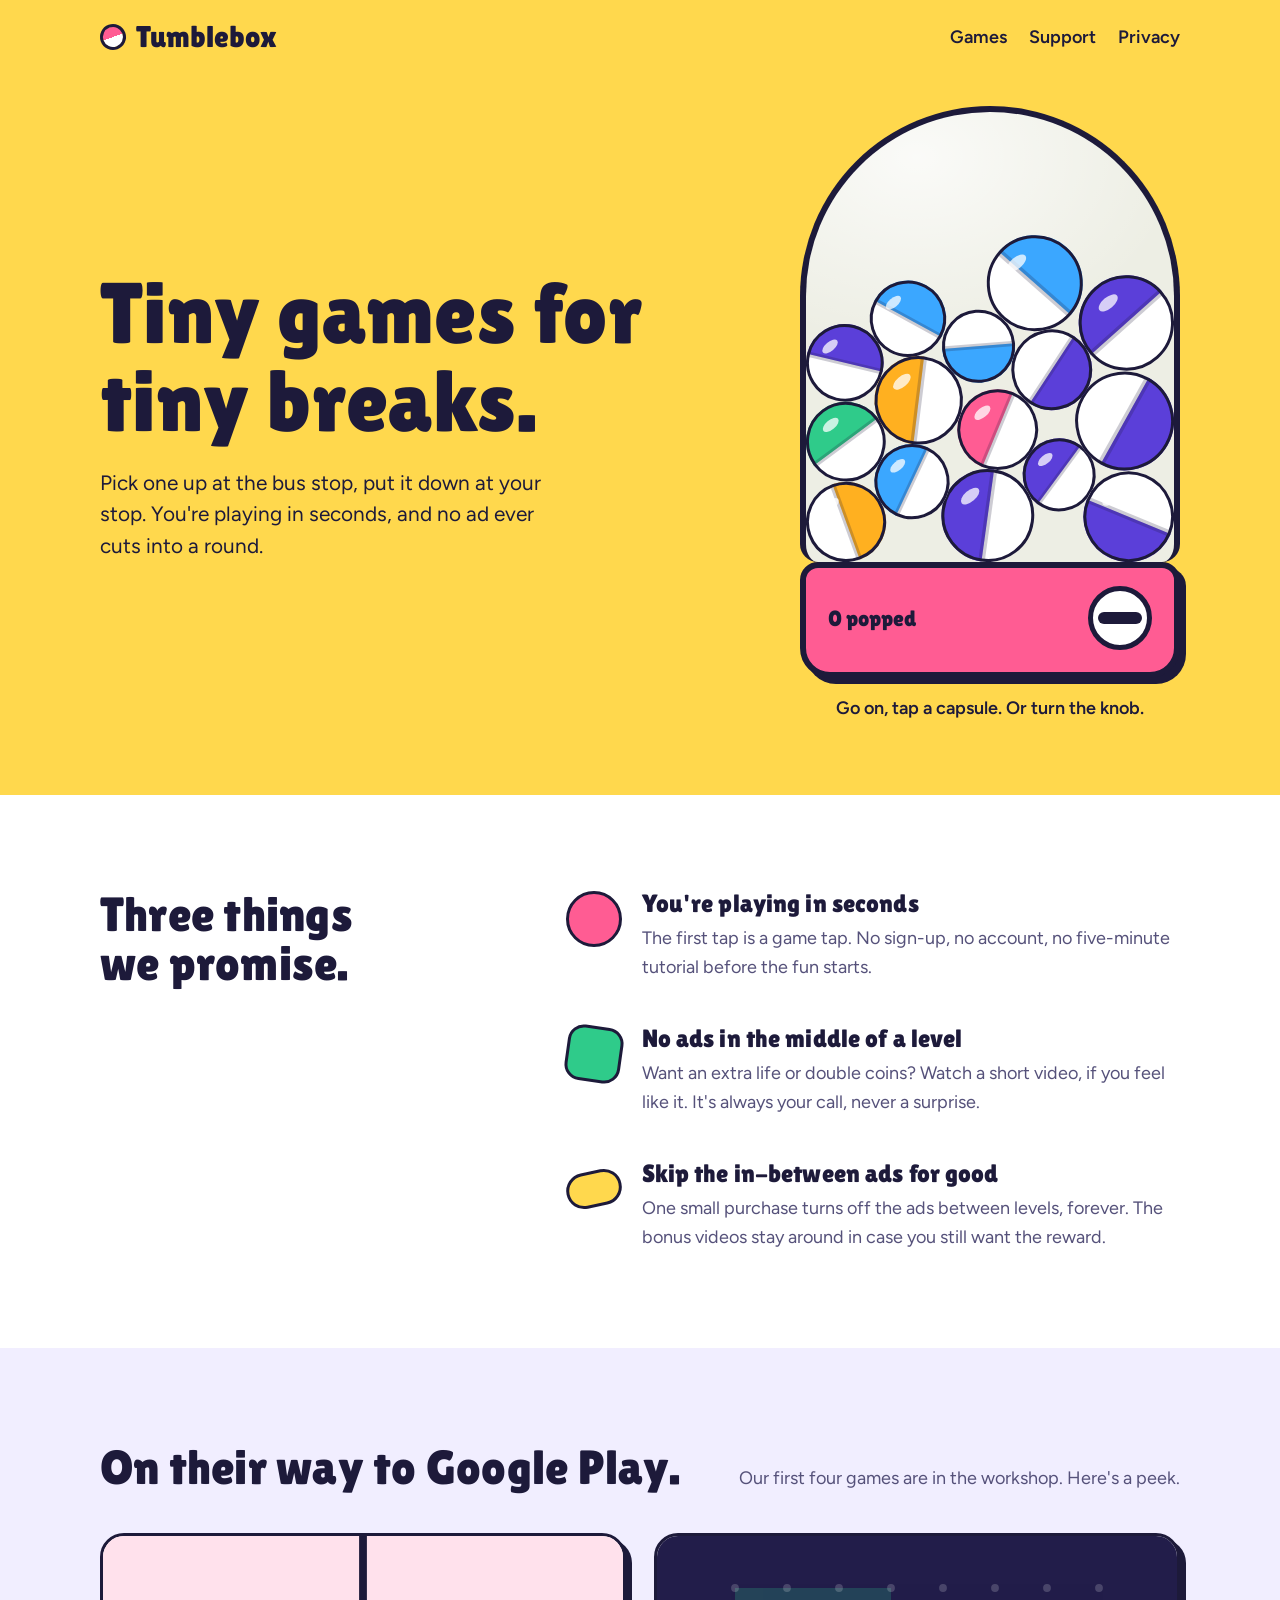
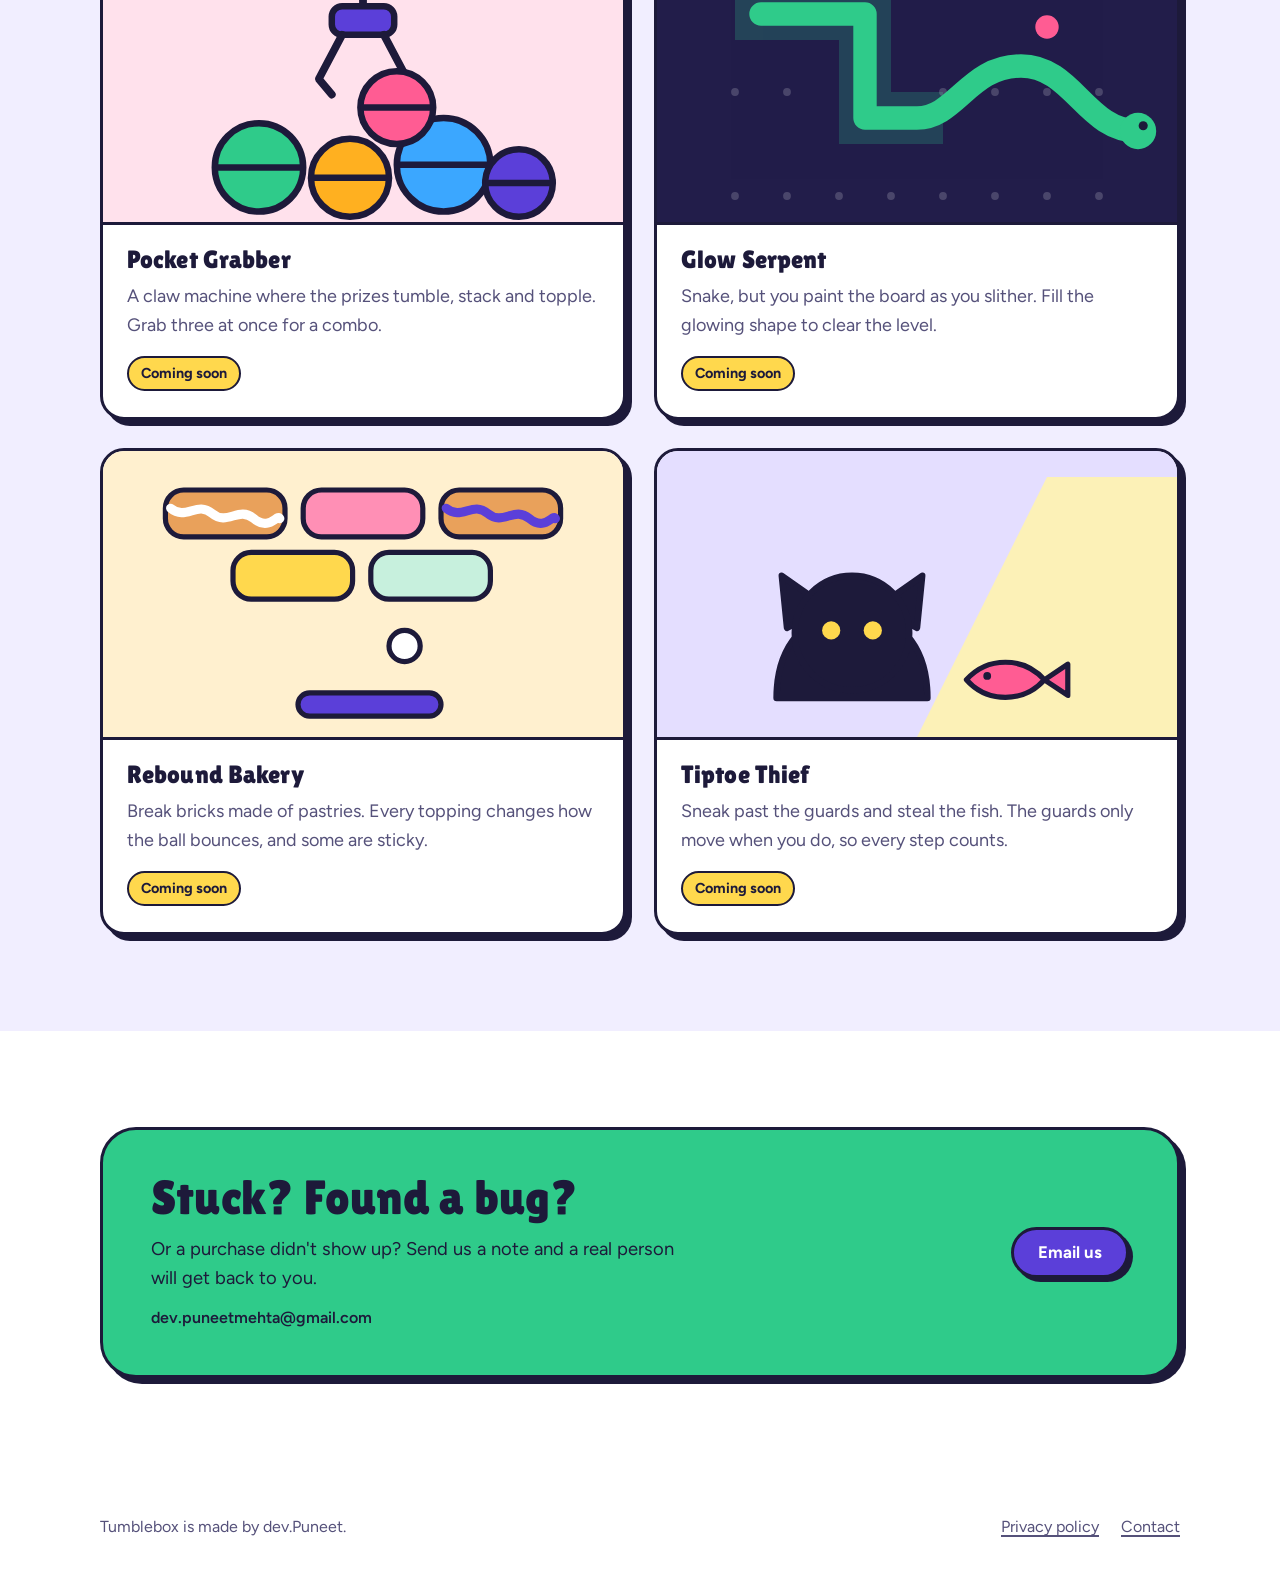
==== index.html @ 4cd521dc "Rebrand Yalla Games to Tumblebox "Yalla" conflicts with Yalla Group's YALLA LUDO trademark (see docs" ====
<!doctype html>
<html lang="en">
<head>
  <meta charset="utf-8">
  <meta name="viewport" content="width=device-width, initial-scale=1">
  <title>Tumblebox: tiny games for tiny breaks</title>
  <meta name="description" content="Little games you can pick up in seconds. No ads mid-level, rewarded videos only when you choose, and one small purchase to skip the rest.">
  <meta name="theme-color" content="#FFD84D">
  <link rel="icon" href="/assets/favicon.svg" type="image/svg+xml">
  <link rel="preconnect" href="https://fonts.googleapis.com">
  <link rel="preconnect" href="https://fonts.gstatic.com" crossorigin>
  <link rel="stylesheet" href="https://fonts.googleapis.com/css2?family=Figtree:wght@400;600;700&family=Lilita+One&display=swap">
  <link rel="stylesheet" href="/assets/site.css">
</head>
<body>

  <section class="hero">
    <header class="site-header wrap">
      <a class="wordmark" href="/"><span class="wordmark-dot" aria-hidden="true"></span>Tumblebox</a>
      <nav class="site-nav" aria-label="Main">
        <a href="#games">Games</a>
        <a href="#support">Support</a>
        <a class="nav-extra" href="/privacy.html">Privacy</a>
      </nav>
    </header>

    <div class="hero-grid wrap">
      <div class="hero-copy">
        <h1>Tiny games for tiny breaks.</h1>
        <p>Pick one up at the bus stop, put it down at your stop. You're playing in seconds, and no ad ever cuts into a round.</p>
      </div>

      <figure class="machine" aria-label="A capsule toy machine you can play with">
        <div class="machine-glass">
          <canvas id="toy" role="img" aria-label="Capsule toys piled inside a glass dome. Tap one to pop it."></canvas>
        </div>
        <div class="machine-base">
          <span class="machine-count" id="toy-count" aria-live="polite">0 popped</span>
          <button class="knob" id="toy-knob" type="button" aria-label="Turn the knob to shake the capsules"></button>
        </div>
        <figcaption class="machine-hint">Go on, tap a capsule. Or turn the knob.</figcaption>
      </figure>
    </div>
  </section>

  <main>
    <section class="section">
      <div class="promises-grid wrap">
        <h2>Three things we promise.</h2>
        <ul class="promise-list">
          <li class="promise">
            <span class="promise-mark is-circle" style="--mark: var(--gum)" aria-hidden="true"></span>
            <div>
              <h3>You're playing in seconds</h3>
              <p>The first tap is a game tap. No sign-up, no account, no five-minute tutorial before the fun starts.</p>
            </div>
          </li>
          <li class="promise">
            <span class="promise-mark is-squircle" style="--mark: var(--mint)" aria-hidden="true"></span>
            <div>
              <h3>No ads in the middle of a level</h3>
              <p>Want an extra life or double coins? Watch a short video, if you feel like it. It's always your call, never a surprise.</p>
            </div>
          </li>
          <li class="promise">
            <span class="promise-mark is-pill" style="--mark: var(--sun)" aria-hidden="true"></span>
            <div>
              <h3>Skip the in-between ads for good</h3>
              <p>One small purchase turns off the ads between levels, forever. The bonus videos stay around in case you still want the reward.</p>
            </div>
          </li>
        </ul>
      </div>
    </section>

    <section class="section games" id="games">
      <div class="wrap">
        <div class="games-head">
          <h2>On their way to Google Play.</h2>
          <p>Our first four games are in the workshop. Here's a peek.</p>
        </div>

        <div class="game-grid">
          <article class="game-tile" style="--tile-bg: #FFE1EC">
            <div class="game-art" aria-hidden="true">
              <svg viewBox="0 0 400 220">
                <path d="M200 0v58" stroke="#1D1A3A" stroke-width="6"/>
                <rect x="176" y="54" width="48" height="22" rx="8" fill="#5B3FD9" stroke="#1D1A3A" stroke-width="5"/>
                <path d="M184 76l-18 34 10 12M216 76l18 34-10 12" fill="none" stroke="#1D1A3A" stroke-width="6" stroke-linecap="round" stroke-linejoin="round"/>
                <g stroke="#1D1A3A" stroke-width="5">
                  <circle cx="120" cy="178" r="34" fill="#2FCB8A"/><path d="M86 178h68"/>
                  <circle cx="190" cy="186" r="30" fill="#FFB020"/><path d="M160 186h60"/>
                  <circle cx="262" cy="176" r="36" fill="#3BA7FF"/><path d="M226 176h72"/>
                  <circle cx="226" cy="132" r="28" fill="#FF5C93"/><path d="M198 132h56"/>
                  <circle cx="320" cy="190" r="26" fill="#5B3FD9"/><path d="M294 190h52"/>
                </g>
              </svg>
            </div>
            <div class="game-body">
              <h3>Pocket Grabber</h3>
              <p>A claw machine where the prizes tumble, stack and topple. Grab three at once for a combo.</p>
              <span class="game-status">Coming soon</span>
            </div>
          </article>

          <article class="game-tile" style="--tile-bg: #221D4A">
            <div class="game-art" aria-hidden="true">
              <svg viewBox="0 0 400 220">
                <g fill="#2FCB8A" opacity=".22">
                  <rect x="60" y="40" width="40" height="40"/><rect x="100" y="40" width="40" height="40"/><rect x="140" y="40" width="40" height="40"/>
                  <rect x="140" y="80" width="40" height="40"/><rect x="140" y="120" width="40" height="40"/><rect x="180" y="120" width="40" height="40"/>
                </g>
                <g fill="#FFFFFF" opacity=".18">
                  <circle cx="60" cy="40" r="3"/><circle cx="100" cy="40" r="3"/><circle cx="140" cy="40" r="3"/><circle cx="180" cy="40" r="3"/><circle cx="220" cy="40" r="3"/><circle cx="260" cy="40" r="3"/><circle cx="300" cy="40" r="3"/><circle cx="340" cy="40" r="3"/>
                  <circle cx="60" cy="120" r="3"/><circle cx="100" cy="120" r="3"/><circle cx="220" cy="120" r="3"/><circle cx="260" cy="120" r="3"/><circle cx="300" cy="120" r="3"/><circle cx="340" cy="120" r="3"/>
                  <circle cx="60" cy="200" r="3"/><circle cx="100" cy="200" r="3"/><circle cx="140" cy="200" r="3"/><circle cx="180" cy="200" r="3"/><circle cx="220" cy="200" r="3"/><circle cx="260" cy="200" r="3"/><circle cx="300" cy="200" r="3"/><circle cx="340" cy="200" r="3"/>
                </g>
                <path d="M80 60h80v80h40c30 0 40-40 80-40s50 50 90 50" fill="none" stroke="#2FCB8A" stroke-width="18" stroke-linecap="round" stroke-linejoin="round"/>
                <circle cx="370" cy="150" r="14" fill="#2FCB8A"/>
                <circle cx="374" cy="146" r="3.5" fill="#1D1A3A"/>
                <circle cx="300" cy="70" r="9" fill="#FF5C93"/>
              </svg>
            </div>
            <div class="game-body">
              <h3>Glow Serpent</h3>
              <p>Snake, but you paint the board as you slither. Fill the glowing shape to clear the level.</p>
              <span class="game-status">Coming soon</span>
            </div>
          </article>

          <article class="game-tile" style="--tile-bg: #FFF0CF">
            <div class="game-art" aria-hidden="true">
              <svg viewBox="0 0 400 220">
                <g stroke="#1D1A3A" stroke-width="4">
                  <rect x="48" y="30" width="92" height="36" rx="14" fill="#E9A15B"/><path d="M52 44c12 10 20-6 32 4s20-6 32 4 18-4 20 0" fill="none" stroke="#FFFFFF" stroke-width="7" stroke-linecap="round"/>
                  <rect x="154" y="30" width="92" height="36" rx="14" fill="#FF8FB5"/>
                  <rect x="260" y="30" width="92" height="36" rx="14" fill="#E9A15B"/><path d="M264 44c12 10 20-6 32 4s20-6 32 4 18-4 20 0" fill="none" stroke="#5B3FD9" stroke-width="7" stroke-linecap="round"/>
                  <rect x="100" y="78" width="92" height="36" rx="14" fill="#FFD84D"/>
                  <rect x="206" y="78" width="92" height="36" rx="14" fill="#C7F0DD"/>
                  <circle cx="232" cy="150" r="12" fill="#FFFFFF"/>
                  <rect x="150" y="186" width="110" height="18" rx="9" fill="#5B3FD9"/>
                </g>
              </svg>
            </div>
            <div class="game-body">
              <h3>Rebound Bakery</h3>
              <p>Break bricks made of pastries. Every topping changes how the ball bounces, and some are sticky.</p>
              <span class="game-status">Coming soon</span>
            </div>
          </article>

          <article class="game-tile" style="--tile-bg: #E4DEFF">
            <div class="game-art" aria-hidden="true">
              <svg viewBox="0 0 400 220">
                <path d="M300 20L200 220h200V20z" fill="#FFF3B0" opacity=".9"/>
                <g stroke="#1D1A3A" stroke-width="5" stroke-linejoin="round">
                  <path d="M92 190c0-40 22-66 58-66s58 26 58 66z" fill="#1D1A3A"/>
                  <path d="M100 136l-4-40 34 24zM200 136l4-40-34 24z" fill="#1D1A3A"/>
                  <circle cx="150" cy="140" r="44" fill="#1D1A3A"/>
                </g>
                <circle cx="134" cy="138" r="7" fill="#FFD84D"/><circle cx="166" cy="138" r="7" fill="#FFD84D"/>
                <path d="M238 176c16-18 44-18 60 0-16 18-44 18-60 0zM298 176l18-12v24z" fill="#FF5C93" stroke="#1D1A3A" stroke-width="4" stroke-linejoin="round"/>
                <circle cx="254" cy="173" r="3" fill="#1D1A3A"/>
              </svg>
            </div>
            <div class="game-body">
              <h3>Tiptoe Thief</h3>
              <p>Sneak past the guards and steal the fish. The guards only move when you do, so every step counts.</p>
              <span class="game-status">Coming soon</span>
            </div>
          </article>
        </div>
      </div>
    </section>

    <section class="section" id="support">
      <div class="wrap">
        <div class="support-card">
          <div>
            <h2>Stuck? Found a bug?</h2>
            <p>Or a purchase didn't show up? Send us a note and a real person will get back to you.</p>
            <p class="address">dev.puneetmehta@gmail.com</p>
          </div>
          <a class="button" href="mailto:dev.puneetmehta@gmail.com?subject=Tumblebox%20support">Email us</a>
        </div>
      </div>
    </section>
  </main>

  <footer class="site-footer">
    <div class="wrap">
      <span>Tumblebox is made by dev.Puneet.</span>
      <nav aria-label="Footer">
        <a href="/privacy.html">Privacy policy</a>
        <a href="mailto:dev.puneetmehta@gmail.com">Contact</a>
      </nav>
    </div>
  </footer>

  <script src="/assets/toybox.js" defer></script>
</body>
</html>
---- assets/site.css ----
/* Tumblebox — shared styles for every page (home, game pages, legal, 404). */

:root {
  --sun: #FFD84D;
  --ink: #1D1A3A;
  --grape: #5B3FD9;
  --gum: #FF5C93;
  --mint: #2FCB8A;
  --paper: #FFFFFF;

  --bg: var(--paper);
  --text: var(--ink);
  --muted: #55517A;
  --surface: #F1EEFF;
  --hero-bg: var(--sun);
  --hero-text: var(--ink);
  --link: var(--grape);
  --outline: var(--ink);

  --display: "Lilita One", "Arial Rounded MT Bold", system-ui, sans-serif;
  --body: "Figtree", system-ui, -apple-system, "Segoe UI", sans-serif;

  --r-xl: 36px;
  --r-l: 24px;
  --r-s: 999px;
  --stroke: 3px;
  --pop: 6px 6px 0 var(--outline);
}

@media (prefers-color-scheme: dark) {
  :root {
    --bg: #17142E;
    --text: #F3F1FF;
    --muted: #B6B1DA;
    --surface: #231F45;
    --hero-bg: #241E4F;
    --hero-text: #FFF6D1;
    --link: #B9A8FF;
    --outline: #0C0A1C;
  }
}

*, *::before, *::after { box-sizing: border-box; }

html { -webkit-text-size-adjust: 100%; }

body {
  margin: 0;
  background: var(--bg);
  color: var(--text);
  font: 400 1.125rem/1.6 var(--body);
}

img, svg, canvas { display: block; max-width: 100%; }

a { color: var(--link); text-underline-offset: 0.18em; text-decoration-thickness: 2px; }

:focus-visible { outline: 3px solid var(--gum); outline-offset: 3px; border-radius: 6px; }

h1, h2, h3 {
  font-family: var(--display);
  font-weight: 400;
  line-height: 1.02;
  letter-spacing: 0.005em;
  margin: 0;
  text-wrap: balance;
}
h1 { font-size: clamp(2.9rem, 7.4vw, 5.4rem); }
h2 { font-size: clamp(2.1rem, 4.4vw, 3rem); }
h3 { font-size: 1.55rem; }

p { margin: 0; }
p + p { margin-top: 0.9em; }

.wrap {
  width: 100%;
  max-width: 1120px;
  margin: 0 auto;
  padding: 0 20px;
}

.visually-hidden {
  position: absolute; width: 1px; height: 1px; overflow: hidden;
  clip: rect(0 0 0 0); white-space: nowrap;
}

/* ---------- Header ---------- */

.site-header {
  display: flex;
  align-items: center;
  justify-content: space-between;
  gap: 16px;
  padding-top: 22px;
  padding-bottom: 22px;
}

.wordmark {
  font-family: var(--display);
  font-size: 1.9rem;
  line-height: 1;
  color: inherit;
  text-decoration: none;
  display: inline-flex;
  align-items: center;
  gap: 10px;
  white-space: nowrap;
}
.wordmark-dot {
  width: 26px; height: 26px; border-radius: 50%;
  background: linear-gradient(var(--gum) 50%, var(--paper) 50%);
  border: var(--stroke) solid var(--outline);
  transform: rotate(-20deg);
}

.site-nav { display: flex; gap: 22px; font-weight: 600; }
.site-nav a { color: inherit; text-decoration: none; }
.site-nav a:hover { text-decoration: underline; }

/* ---------- Buttons ---------- */

.button {
  display: inline-flex;
  align-items: center;
  gap: 10px;
  padding: 14px 24px;
  border: var(--stroke) solid var(--outline);
  border-radius: var(--r-s);
  background: var(--grape);
  color: #fff;
  font: 700 1.05rem/1 var(--body);
  text-decoration: none;
  box-shadow: 4px 4px 0 var(--outline);
  cursor: pointer;
}
.button:hover { transform: translate(-1px, -1px); box-shadow: 5px 5px 0 var(--outline); }
.button:active { transform: translate(3px, 3px); box-shadow: 1px 1px 0 var(--outline); }

/* ---------- Home: hero ---------- */

.hero {
  background: var(--hero-bg);
  color: var(--hero-text);
  padding-bottom: 72px;
  overflow: hidden;
}

.hero-grid {
  display: grid;
  grid-template-columns: 1.15fr 0.85fr;
  gap: 48px;
  align-items: center;
  padding-top: 32px;
}

.hero-copy p {
  max-width: 34ch;
  margin-top: 22px;
  font-size: 1.3rem;
  line-height: 1.5;
}

/* The capsule machine */
.machine { width: 100%; max-width: 380px; margin: 0; justify-self: end; }

.machine-glass {
  position: relative;
  aspect-ratio: 5 / 6;
  border: 6px solid var(--outline);
  border-bottom: 0;
  border-radius: 190px 190px 18px 18px;
  background:
    radial-gradient(120% 70% at 30% 10%, rgba(255,255,255,.75), rgba(255,255,255,0) 60%),
    rgba(234, 243, 255, .85);
  overflow: hidden;
}
.machine-glass canvas { width: 100%; height: 100%; touch-action: manipulation; cursor: pointer; }

.machine-base {
  position: relative;
  display: flex;
  align-items: center;
  justify-content: space-between;
  padding: 18px 22px 22px;
  background: var(--gum);
  border: 6px solid var(--outline);
  border-radius: 18px 18px 30px 30px;
  box-shadow: var(--pop);
  color: var(--ink);
}

.machine-count {
  font: 400 1.35rem/1 var(--display);
}

.knob {
  width: 64px; height: 64px;
  border-radius: 50%;
  border: 5px solid var(--outline);
  background: var(--paper);
  display: grid; place-items: center;
  cursor: pointer;
  padding: 0;
  transition: transform .45s cubic-bezier(.3, 1.6, .5, 1);
}
.knob::before {
  content: "";
  width: 44px; height: 12px; border-radius: 6px;
  background: var(--ink);
}

.machine-hint {
  margin-top: 16px;
  font-weight: 600;
  text-align: center;
}

/* ---------- Home: promises ---------- */

.section { padding: 96px 0; }

.promises-grid {
  display: grid;
  grid-template-columns: 0.8fr 1.2fr;
  gap: 56px;
  align-items: start;
}
.promises-grid > h2 { position: sticky; top: 32px; }

.promise-list { list-style: none; margin: 0; padding: 0; display: grid; gap: 44px; }
.promise { display: grid; grid-template-columns: 56px 1fr; gap: 20px; }
.promise h3 { margin-bottom: 8px; }
.promise p { color: var(--muted); max-width: 52ch; }

.promise-mark {
  width: 56px; height: 56px;
  border: var(--stroke) solid var(--outline);
  background: var(--mark, var(--sun));
}
.promise-mark.is-circle { border-radius: 50%; }
.promise-mark.is-squircle { border-radius: 16px; transform: rotate(8deg); }
.promise-mark.is-pill { border-radius: 28px; height: 36px; margin-top: 10px; transform: rotate(-12deg); }

/* ---------- Home: games ---------- */

.games { background: var(--surface); }
.games-head { display: flex; flex-wrap: wrap; align-items: end; justify-content: space-between; gap: 12px 32px; margin-bottom: 40px; }
.games-head p { color: var(--muted); max-width: 40ch; }

.game-grid {
  display: grid;
  grid-template-columns: repeat(2, minmax(0, 1fr));
  gap: 28px;
}

.game-tile {
  display: flex;
  flex-direction: column;
  border: var(--stroke) solid var(--outline);
  border-radius: var(--r-l);
  background: var(--bg);
  box-shadow: var(--pop);
  overflow: hidden;
}
.game-art { background: var(--tile-bg); border-bottom: var(--stroke) solid var(--outline); }
.game-art svg { width: 100%; height: auto; }
.game-body { padding: 22px 24px 26px; display: grid; gap: 10px; }
.game-body p { color: var(--muted); }
.game-status {
  justify-self: start;
  margin-top: 6px;
  padding: 4px 12px;
  border: 2px solid var(--outline);
  border-radius: var(--r-s);
  font-size: .9rem;
  font-weight: 700;
  background: var(--sun);
  color: var(--ink);
}

/* ---------- Support band ---------- */

.support-card {
  display: grid;
  grid-template-columns: 1fr auto;
  gap: 24px 48px;
  align-items: center;
  padding: 44px 48px;
  border: var(--stroke) solid var(--outline);
  border-radius: var(--r-xl);
  background: var(--mint);
  color: var(--ink);
  box-shadow: var(--pop);
}
.support-card p { margin-top: 12px; max-width: 46ch; font-size: 1.15rem; }
.support-card .address { margin-top: 12px; font-weight: 600; font-size: 1rem; }

/* ---------- Footer ---------- */

.site-footer {
  padding: 40px 0 56px;
  color: var(--muted);
  font-size: 1rem;
}
.site-footer .wrap { display: flex; flex-wrap: wrap; gap: 12px 28px; justify-content: space-between; }
.site-footer nav { display: flex; gap: 22px; }
.site-footer a { color: inherit; }

/* ---------- Legal pages (privacy, terms) ---------- */

.legal-hero { background: var(--hero-bg); color: var(--hero-text); padding-bottom: 48px; }
.legal-hero h1 { font-size: clamp(2.6rem, 6vw, 4rem); margin-top: 24px; }
.legal-hero p { margin-top: 12px; }

.legal {
  max-width: 44rem;
  padding-top: 56px;
  padding-bottom: 40px;
}
.legal h2 { font-size: 1.9rem; margin: 2.2em 0 .5em; }
.legal ul { padding-left: 1.2em; }
.legal li + li { margin-top: .5em; }
.legal table { width: 100%; border-collapse: collapse; font-size: 1rem; margin-top: 1em; }
.legal th, .legal td { text-align: left; vertical-align: top; padding: 10px 12px 10px 0; border-bottom: 2px solid var(--surface); }
.legal th { font-weight: 700; }

/* ---------- Game page template ---------- */

.game-page .hero { --hero-bg: var(--game-bg, var(--sun)); --hero-text: var(--game-ink, var(--ink)); }

.game-hero-grid {
  display: grid;
  grid-template-columns: 1fr auto;
  gap: 40px;
  align-items: center;
  padding-top: 32px;
}
.game-icon {
  width: 112px; height: 112px;
  border: 5px solid var(--outline);
  border-radius: 28px;
  box-shadow: var(--pop);
  background: var(--paper);
  margin-bottom: 28px;
  object-fit: cover;
}
.game-hero-grid p { margin-top: 18px; font-size: 1.3rem; max-width: 36ch; }
.play-badge { display: inline-block; margin-top: 28px; }
.play-badge img { height: 64px; width: auto; margin-left: -10px; }

.game-hero-shot {
  width: 250px;
  aspect-ratio: 9 / 19.5;
  object-fit: cover;
  border: 6px solid var(--outline);
  border-radius: 34px;
  background: var(--paper);
  box-shadow: var(--pop);
  transform: rotate(4deg);
  margin-right: 24px;
}

.shots {
  display: grid;
  grid-auto-flow: column;
  grid-auto-columns: minmax(200px, 240px);
  gap: 24px;
  overflow-x: auto;
  padding-bottom: 16px;
  scroll-snap-type: x mandatory;
}
.shots img {
  scroll-snap-align: start;
  aspect-ratio: 9 / 19.5;
  width: 100%;
  object-fit: cover;
  border: 5px solid var(--outline);
  border-radius: 30px;
  background: var(--surface);
}

.feature-list { list-style: none; padding: 0; margin: 32px 0 0; display: grid; grid-template-columns: repeat(3, minmax(0, 1fr)); gap: 32px; }
.feature-list h3 { margin-bottom: 8px; }
.feature-list p { color: var(--muted); }

/* ---------- 404 ---------- */

.lost { min-height: 100vh; display: flex; flex-direction: column; background: var(--hero-bg); color: var(--hero-text); }
.lost main { flex: 1; display: grid; align-content: center; gap: 24px; padding-bottom: 80px; }
.lost p { font-size: 1.3rem; max-width: 34ch; }

/* ---------- Small screens ---------- */

@media (max-width: 860px) {
  .hero-grid, .promises-grid, .game-hero-grid { grid-template-columns: 1fr; }
  .machine { justify-self: start; max-width: 340px; }
  .promises-grid > h2 { position: static; }
  .feature-list { grid-template-columns: 1fr; }
  .support-card { grid-template-columns: 1fr; padding: 32px 26px; }
}

@media (max-width: 640px) {
  .section { padding: 72px 0; }
  .game-grid { grid-template-columns: 1fr; }
  .site-nav { gap: 16px; font-size: 1rem; }
  .site-nav .nav-extra { display: none; }
  .wordmark { font-size: 1.55rem; }
  .machine { max-width: 300px; justify-self: center; }
  .game-hero-shot { width: 200px; justify-self: center; margin: 8px 0 0; }
  .hero { padding-bottom: 56px; }
}

@media (prefers-reduced-motion: reduce) {
  *, *::before, *::after { transition: none !important; }
  .button:hover, .button:active { transform: none; }
}
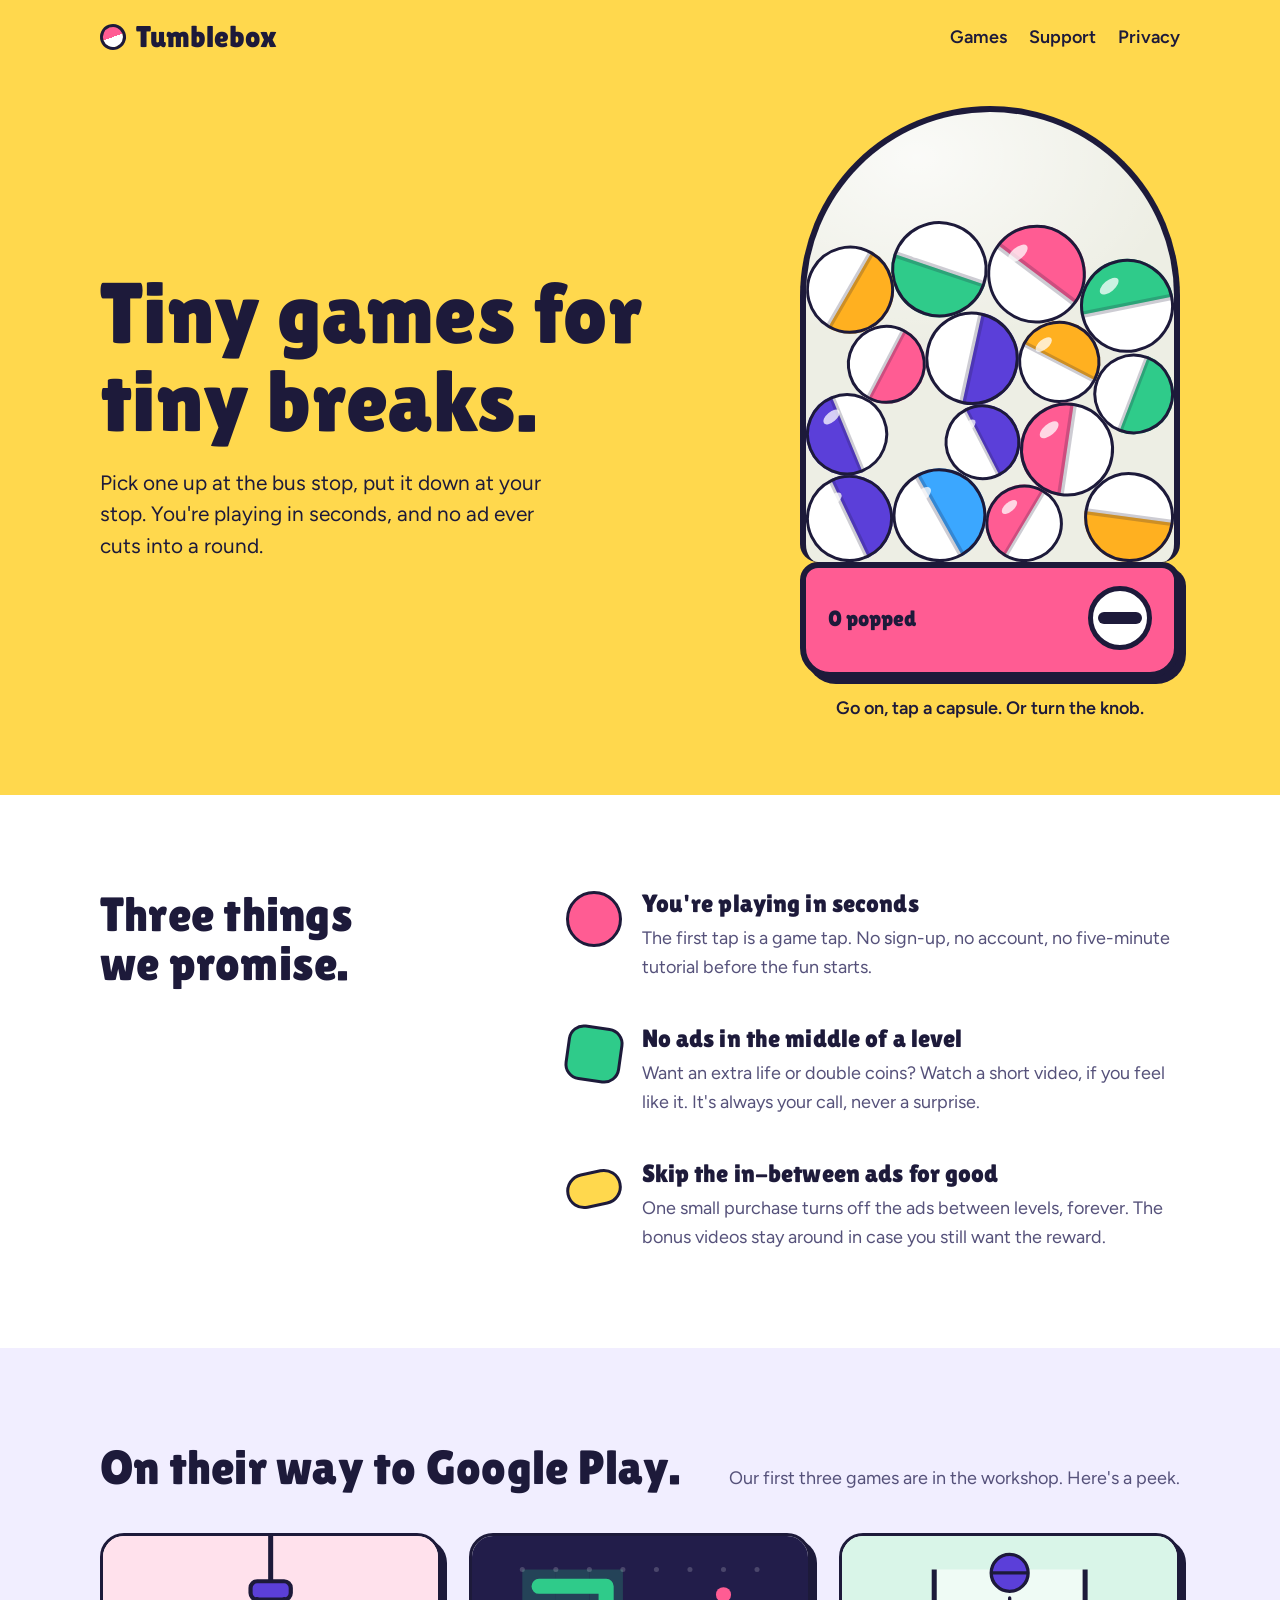
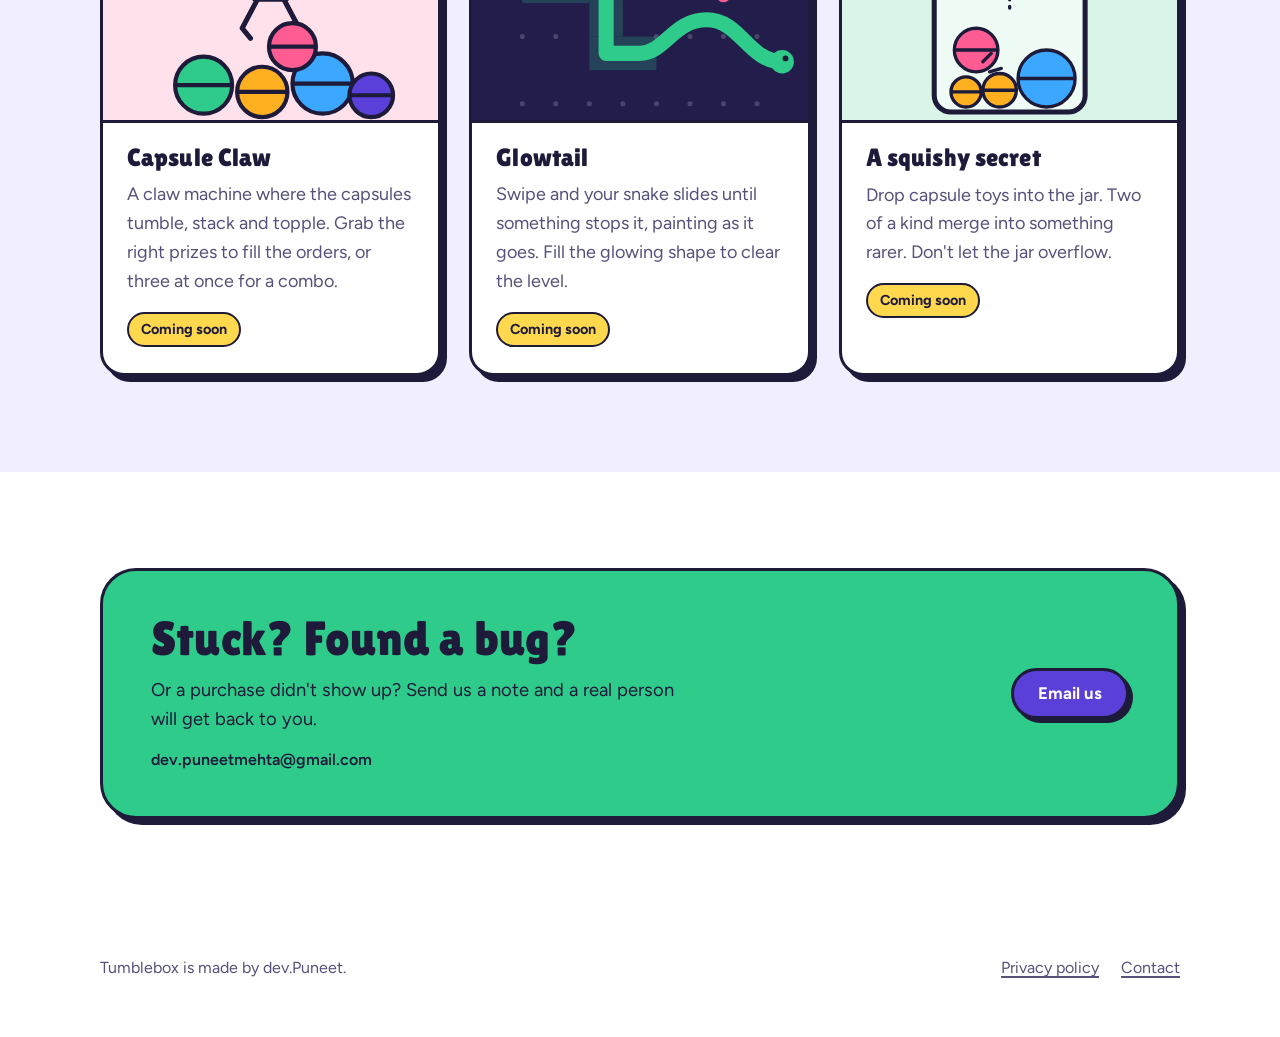
==== commit f6cbd3f0: "Capsule Claw project, kit editor tooling, and batch-1 lineup - games/capsule-claw: Unity 6.6 2D (URP" ====
--- a/index.html
+++ b/index.html
@@ -77,7 +77,7 @@
       <div class="wrap">
         <div class="games-head">
           <h2>On their way to Google Play.</h2>
-          <p>Our first four games are in the workshop. Here's a peek.</p>
+          <p>Our first three games are in the workshop. Here's a peek.</p>
         </div>
 
         <div class="game-grid">
@@ -97,8 +97,8 @@
               </svg>
             </div>
             <div class="game-body">
-              <h3>Pocket Grabber</h3>
-              <p>A claw machine where the prizes tumble, stack and topple. Grab three at once for a combo.</p>
+              <h3>Capsule Claw</h3>
+              <p>A claw machine where the capsules tumble, stack and topple. Grab the right prizes to fill the orders, or three at once for a combo.</p>
               <span class="game-status">Coming soon</span>
             </div>
           </article>
@@ -122,50 +122,30 @@
               </svg>
             </div>
             <div class="game-body">
-              <h3>Glow Serpent</h3>
-              <p>Snake, but you paint the board as you slither. Fill the glowing shape to clear the level.</p>
+              <h3>Glowtail</h3>
+              <p>Swipe and your snake slides until something stops it, painting as it goes. Fill the glowing shape to clear the level.</p>
               <span class="game-status">Coming soon</span>
             </div>
           </article>
 
-          <article class="game-tile" style="--tile-bg: #FFF0CF">
+          <article class="game-tile" style="--tile-bg: #D9F5E8">
             <div class="game-art" aria-hidden="true">
               <svg viewBox="0 0 400 220">
+                <path d="M110 40v150a20 20 0 0 0 20 20h140a20 20 0 0 0 20-20V40" fill="#FFFFFF" fill-opacity=".6" stroke="#1D1A3A" stroke-width="6" stroke-linejoin="round"/>
                 <g stroke="#1D1A3A" stroke-width="4">
-                  <rect x="48" y="30" width="92" height="36" rx="14" fill="#E9A15B"/><path d="M52 44c12 10 20-6 32 4s20-6 32 4 18-4 20 0" fill="none" stroke="#FFFFFF" stroke-width="7" stroke-linecap="round"/>
-                  <rect x="154" y="30" width="92" height="36" rx="14" fill="#FF8FB5"/>
-                  <rect x="260" y="30" width="92" height="36" rx="14" fill="#E9A15B"/><path d="M264 44c12 10 20-6 32 4s20-6 32 4 18-4 20 0" fill="none" stroke="#5B3FD9" stroke-width="7" stroke-linecap="round"/>
-                  <rect x="100" y="78" width="92" height="36" rx="14" fill="#FFD84D"/>
-                  <rect x="206" y="78" width="92" height="36" rx="14" fill="#C7F0DD"/>
-                  <circle cx="232" cy="150" r="12" fill="#FFFFFF"/>
-                  <rect x="150" y="186" width="110" height="18" rx="9" fill="#5B3FD9"/>
+                  <circle cx="148" cy="186" r="18" fill="#FFB020"/><path d="M130 186h36"/>
+                  <circle cx="188" cy="184" r="20" fill="#FFB020"/><path d="M168 184h40"/>
+                  <circle cx="244" cy="170" r="34" fill="#3BA7FF"/><path d="M210 170h68"/>
+                  <circle cx="160" cy="136" r="26" fill="#FF5C93"/><path d="M134 136h52"/>
+                  <circle cx="200" cy="44" r="22" fill="#5B3FD9"/><path d="M178 44h44"/>
                 </g>
+                <path d="M168 150l10-10M176 162l14-4" stroke="#1D1A3A" stroke-width="4" stroke-linecap="round"/>
+                <path d="M200 74v14" stroke="#1D1A3A" stroke-width="4" stroke-linecap="round" stroke-dasharray="2 8"/>
               </svg>
             </div>
             <div class="game-body">
-              <h3>Rebound Bakery</h3>
-              <p>Break bricks made of pastries. Every topping changes how the ball bounces, and some are sticky.</p>
-              <span class="game-status">Coming soon</span>
-            </div>
-          </article>
-
-          <article class="game-tile" style="--tile-bg: #E4DEFF">
-            <div class="game-art" aria-hidden="true">
-              <svg viewBox="0 0 400 220">
-                <path d="M300 20L200 220h200V20z" fill="#FFF3B0" opacity=".9"/>
-                <g stroke="#1D1A3A" stroke-width="5" stroke-linejoin="round">
-                  <path d="M92 190c0-40 22-66 58-66s58 26 58 66z" fill="#1D1A3A"/>
-                  <path d="M100 136l-4-40 34 24zM200 136l4-40-34 24z" fill="#1D1A3A"/>
-                  <circle cx="150" cy="140" r="44" fill="#1D1A3A"/>
-                </g>
-                <circle cx="134" cy="138" r="7" fill="#FFD84D"/><circle cx="166" cy="138" r="7" fill="#FFD84D"/>
-                <path d="M238 176c16-18 44-18 60 0-16 18-44 18-60 0zM298 176l18-12v24z" fill="#FF5C93" stroke="#1D1A3A" stroke-width="4" stroke-linejoin="round"/>
-                <circle cx="254" cy="173" r="3" fill="#1D1A3A"/>
-              </svg>
-            </div>
-            <div class="game-body">
-              <h3>Tiptoe Thief</h3>
-              <p>Sneak past the guards and steal the fish. The guards only move when you do, so every step counts.</p>
+              <h3>A squishy secret</h3>
+              <p>Drop capsule toys into the jar. Two of a kind merge into something rarer. Don't let the jar overflow.</p>
               <span class="game-status">Coming soon</span>
             </div>
           </article>
--- a/assets/site.css
+++ b/assets/site.css
@@ -249,7 +249,7 @@
 
 .game-grid {
   display: grid;
-  grid-template-columns: repeat(2, minmax(0, 1fr));
+  grid-template-columns: repeat(3, minmax(0, 1fr));
   gap: 28px;
 }
 
@@ -395,13 +395,12 @@
   .hero-grid, .promises-grid, .game-hero-grid { grid-template-columns: 1fr; }
   .machine { justify-self: start; max-width: 340px; }
   .promises-grid > h2 { position: static; }
-  .feature-list { grid-template-columns: 1fr; }
+  .feature-list, .game-grid { grid-template-columns: 1fr; }
   .support-card { grid-template-columns: 1fr; padding: 32px 26px; }
 }
 
 @media (max-width: 640px) {
   .section { padding: 72px 0; }
-  .game-grid { grid-template-columns: 1fr; }
   .site-nav { gap: 16px; font-size: 1rem; }
   .site-nav .nav-extra { display: none; }
   .wordmark { font-size: 1.55rem; }
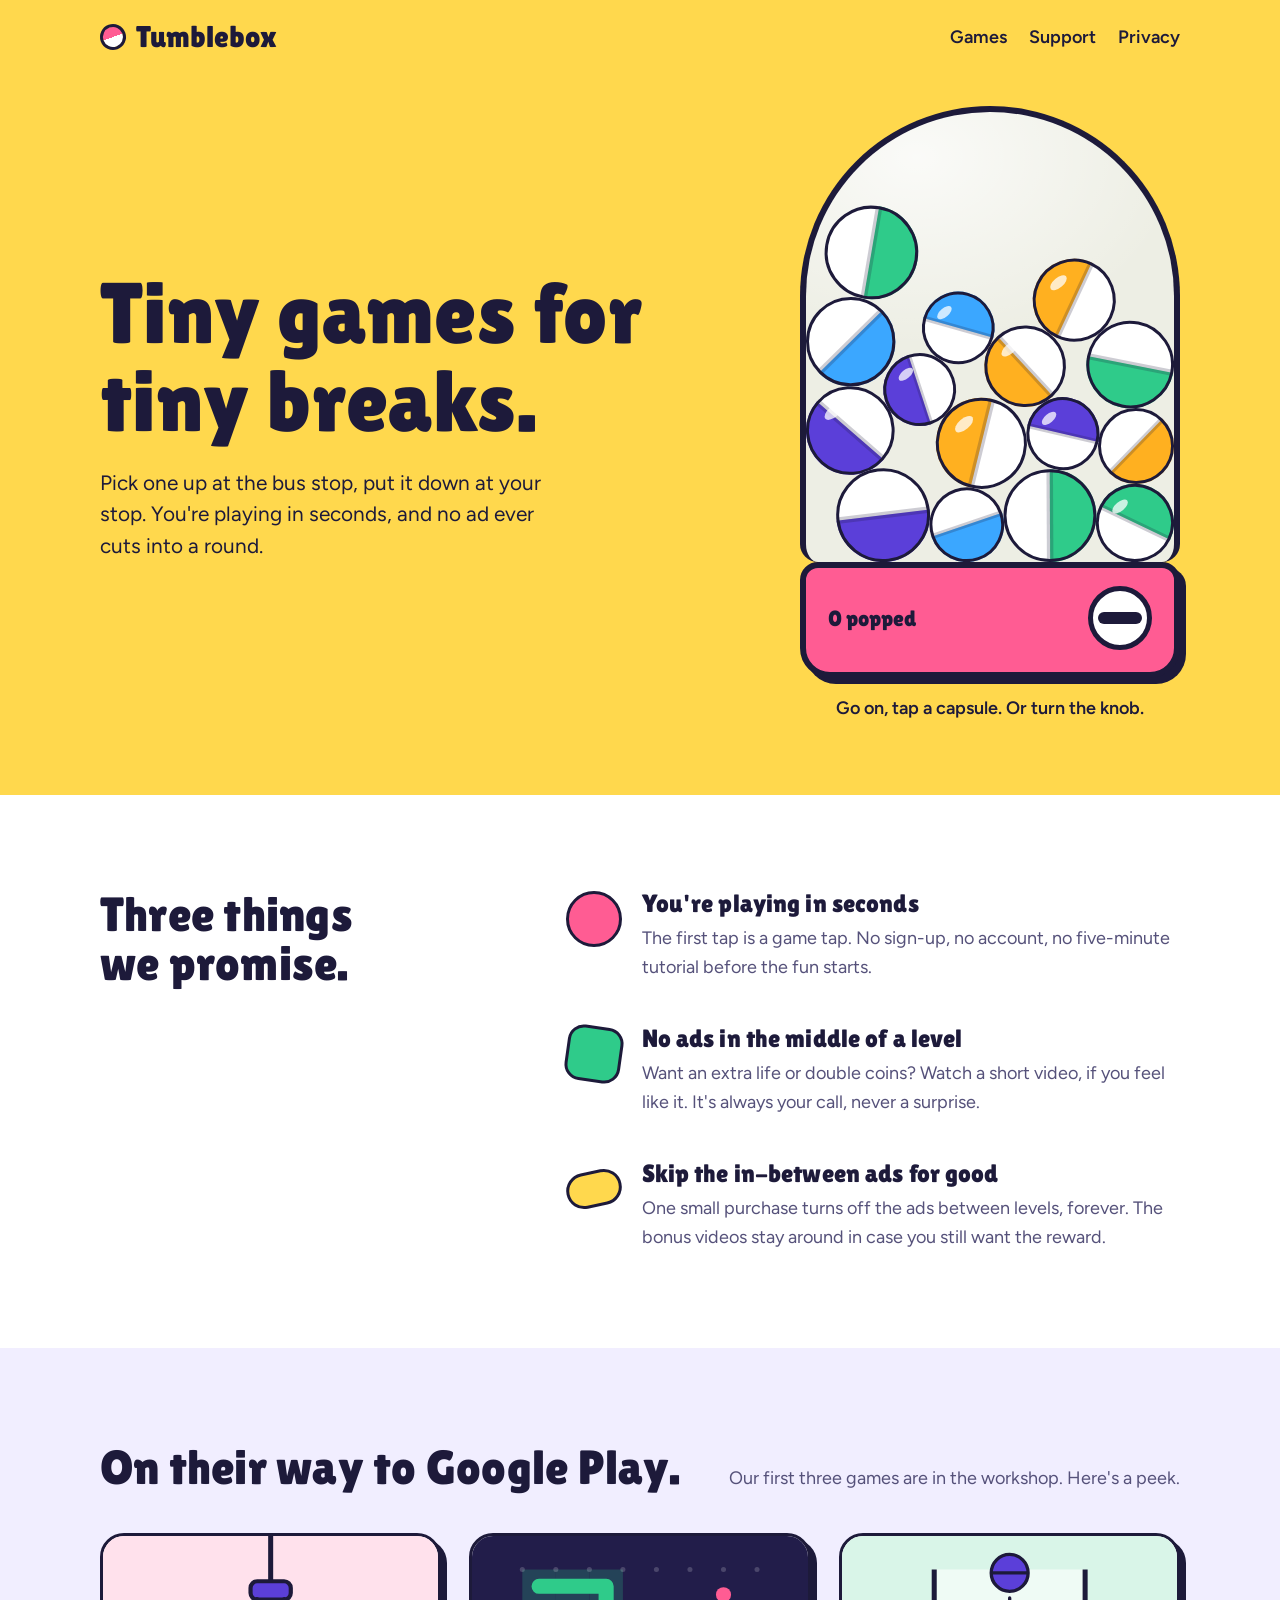
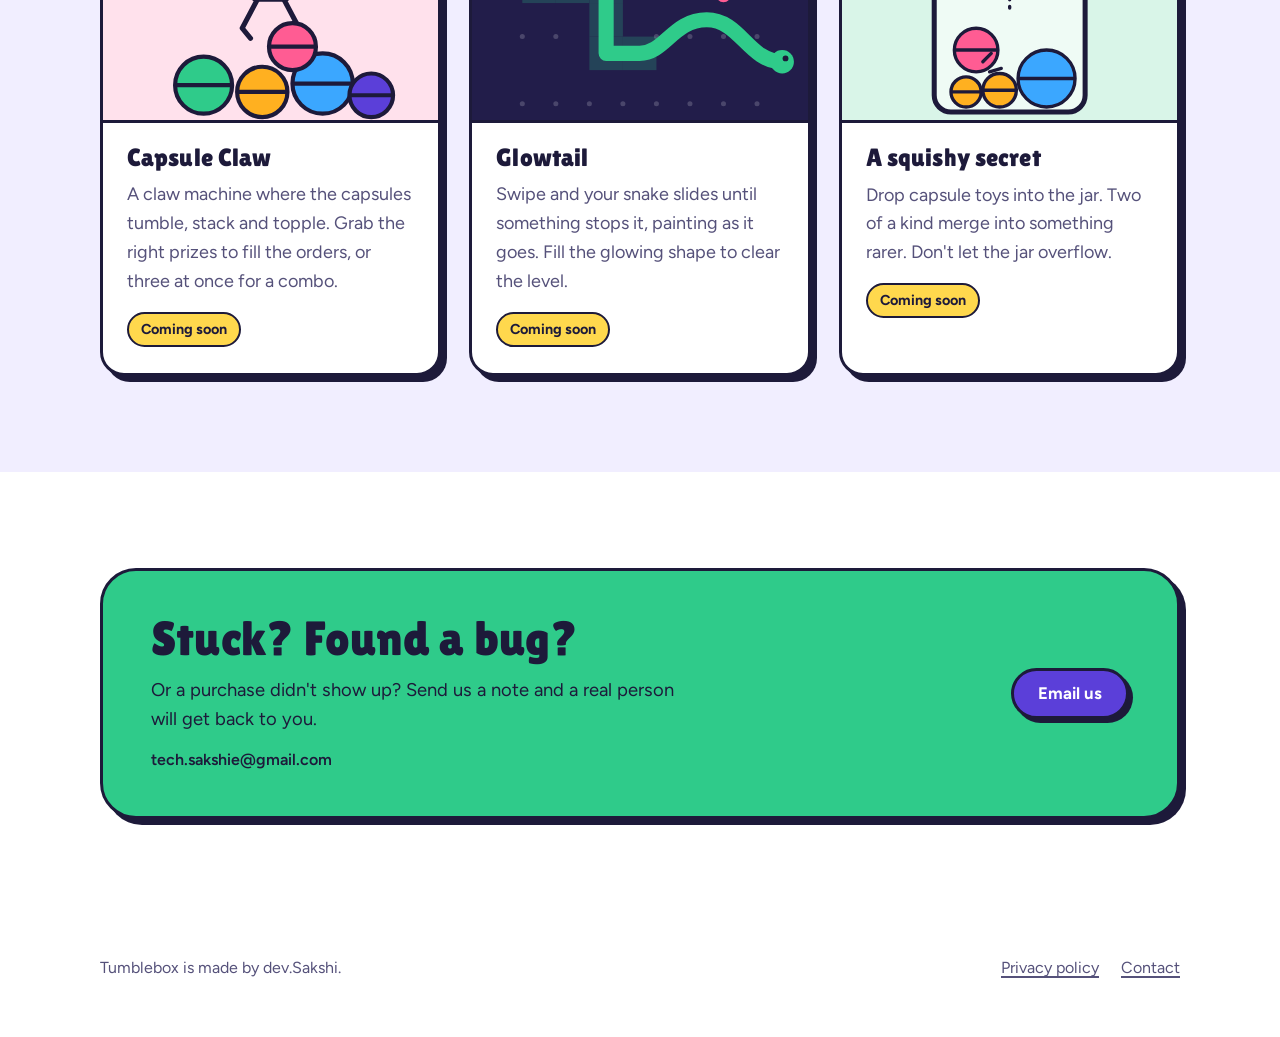
==== commit 0c70d386: "Firebase (Analytics, Crashlytics, Remote Config) + site contact change - Vendored official Firebase " ====
--- a/index.html
+++ b/index.html
@@ -159,9 +159,9 @@
           <div>
             <h2>Stuck? Found a bug?</h2>
             <p>Or a purchase didn't show up? Send us a note and a real person will get back to you.</p>
-            <p class="address">dev.puneetmehta@gmail.com</p>
+            <p class="address">tech.sakshie@gmail.com</p>
           </div>
-          <a class="button" href="mailto:dev.puneetmehta@gmail.com?subject=Tumblebox%20support">Email us</a>
+          <a class="button" href="mailto:tech.sakshie@gmail.com?subject=Tumblebox%20support">Email us</a>
         </div>
       </div>
     </section>
@@ -169,10 +169,10 @@
 
   <footer class="site-footer">
     <div class="wrap">
-      <span>Tumblebox is made by dev.Puneet.</span>
+      <span>Tumblebox is made by dev.Sakshi.</span>
       <nav aria-label="Footer">
         <a href="/privacy.html">Privacy policy</a>
-        <a href="mailto:dev.puneetmehta@gmail.com">Contact</a>
+        <a href="mailto:tech.sakshie@gmail.com">Contact</a>
       </nav>
     </div>
   </footer>
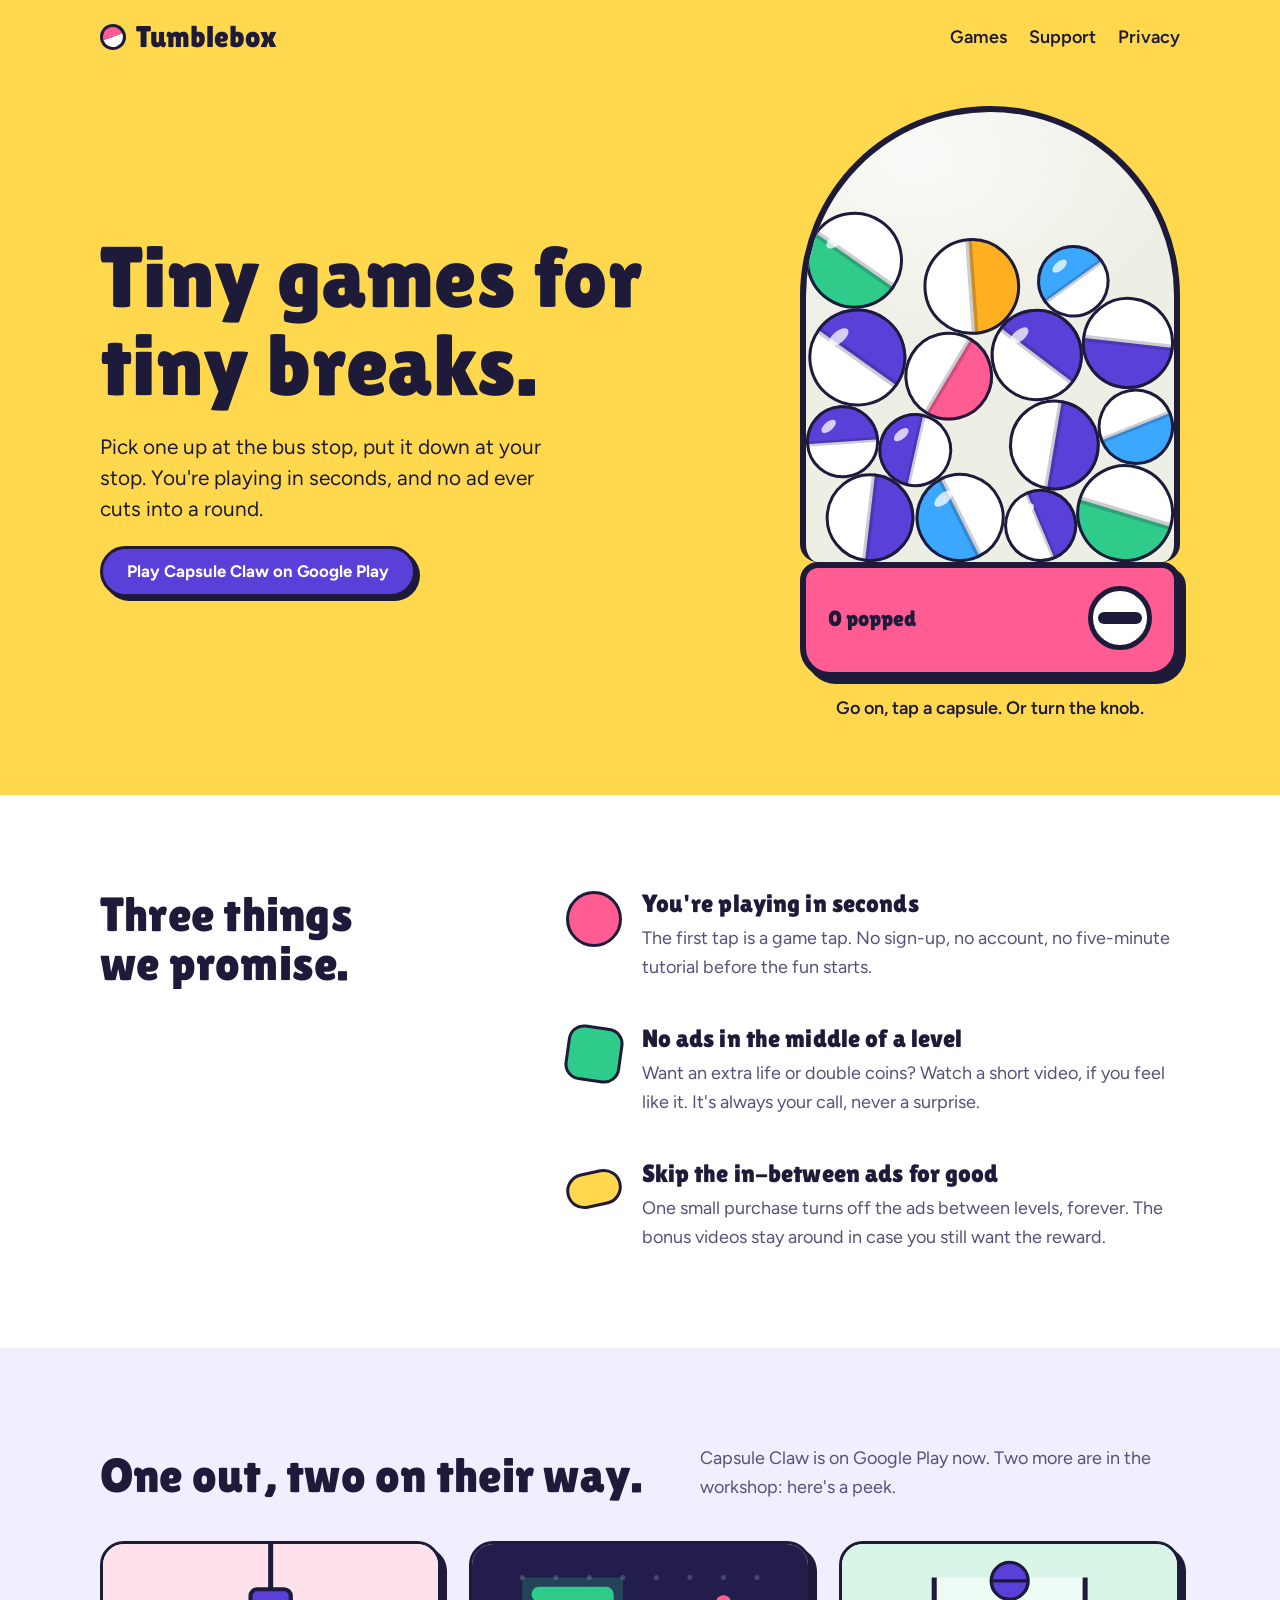
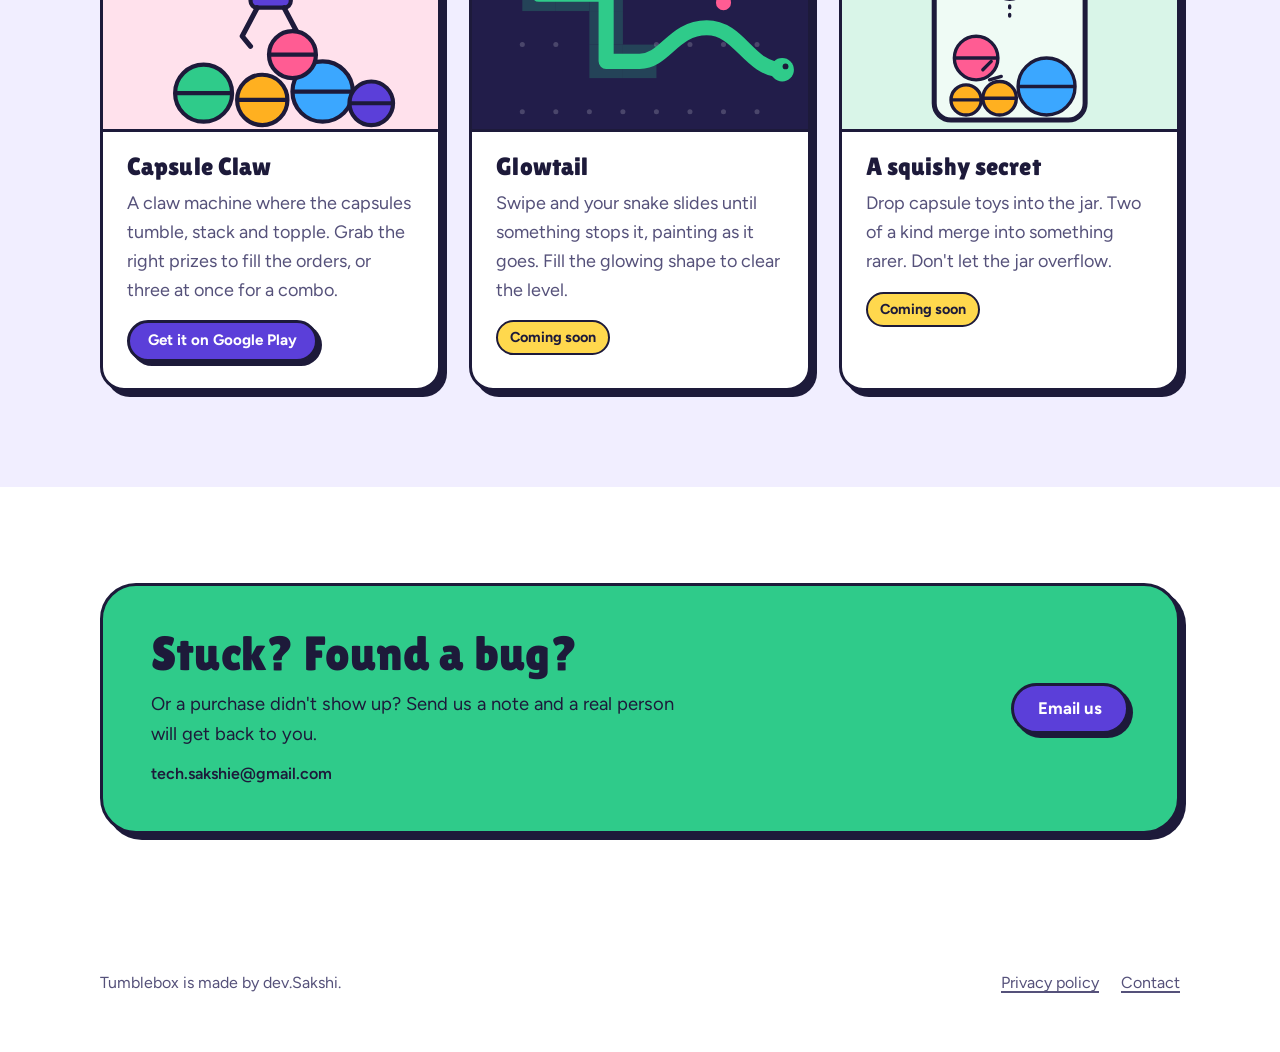
==== commit 2277027c: "Site: Capsule Claw is live, link to Google Play Co-Authored-By: Claude Opus 5.5 <noreply@anthropic.c" ====
--- a/index.html
+++ b/index.html
@@ -28,6 +28,7 @@
       <div class="hero-copy">
         <h1>Tiny games for tiny breaks.</h1>
         <p>Pick one up at the bus stop, put it down at your stop. You're playing in seconds, and no ad ever cuts into a round.</p>
+        <a class="button hero-cta" href="https://play.google.com/store/apps/details?id=com.tumbleboxgames.capsuleclaw">Play Capsule Claw on Google Play</a>
       </div>
 
       <figure class="machine" aria-label="A capsule toy machine you can play with">
@@ -76,8 +77,8 @@
     <section class="section games" id="games">
       <div class="wrap">
         <div class="games-head">
-          <h2>On their way to Google Play.</h2>
-          <p>Our first three games are in the workshop. Here's a peek.</p>
+          <h2>One out, two on their way.</h2>
+          <p>Capsule Claw is on Google Play now. Two more are in the workshop: here's a peek.</p>
         </div>
 
         <div class="game-grid">
@@ -99,7 +100,7 @@
             <div class="game-body">
               <h3>Capsule Claw</h3>
               <p>A claw machine where the capsules tumble, stack and topple. Grab the right prizes to fill the orders, or three at once for a combo.</p>
-              <span class="game-status">Coming soon</span>
+              <a class="button game-cta" href="https://play.google.com/store/apps/details?id=com.tumbleboxgames.capsuleclaw">Get it on Google Play</a>
             </div>
           </article>
 
--- a/assets/site.css
+++ b/assets/site.css
@@ -266,6 +266,15 @@
 .game-art svg { width: 100%; height: auto; }
 .game-body { padding: 22px 24px 26px; display: grid; gap: 10px; }
 .game-body p { color: var(--muted); }
+.game-cta {
+  justify-self: start;
+  margin-top: 6px;
+  padding: 10px 18px;
+  font-size: .95rem;
+}
+
+.hero-cta { margin-top: 22px; }
+
 .game-status {
   justify-self: start;
   margin-top: 6px;
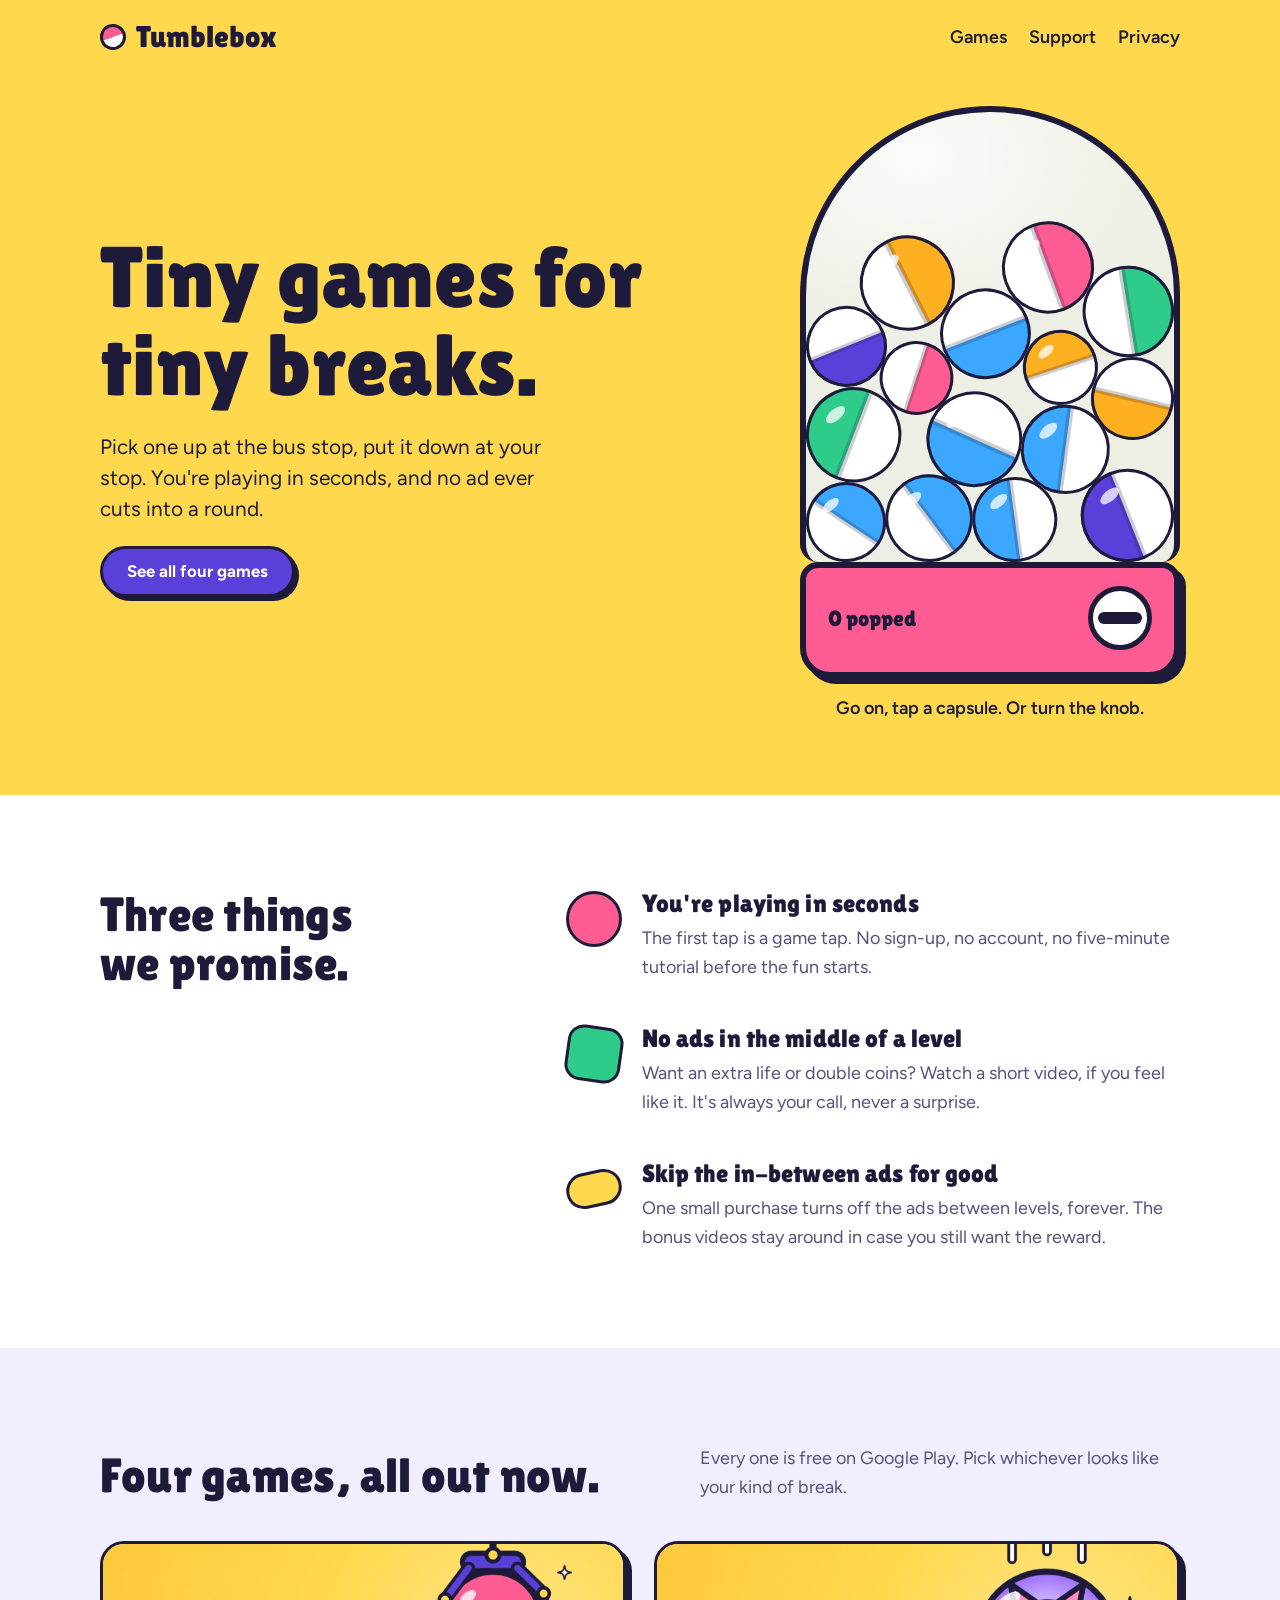
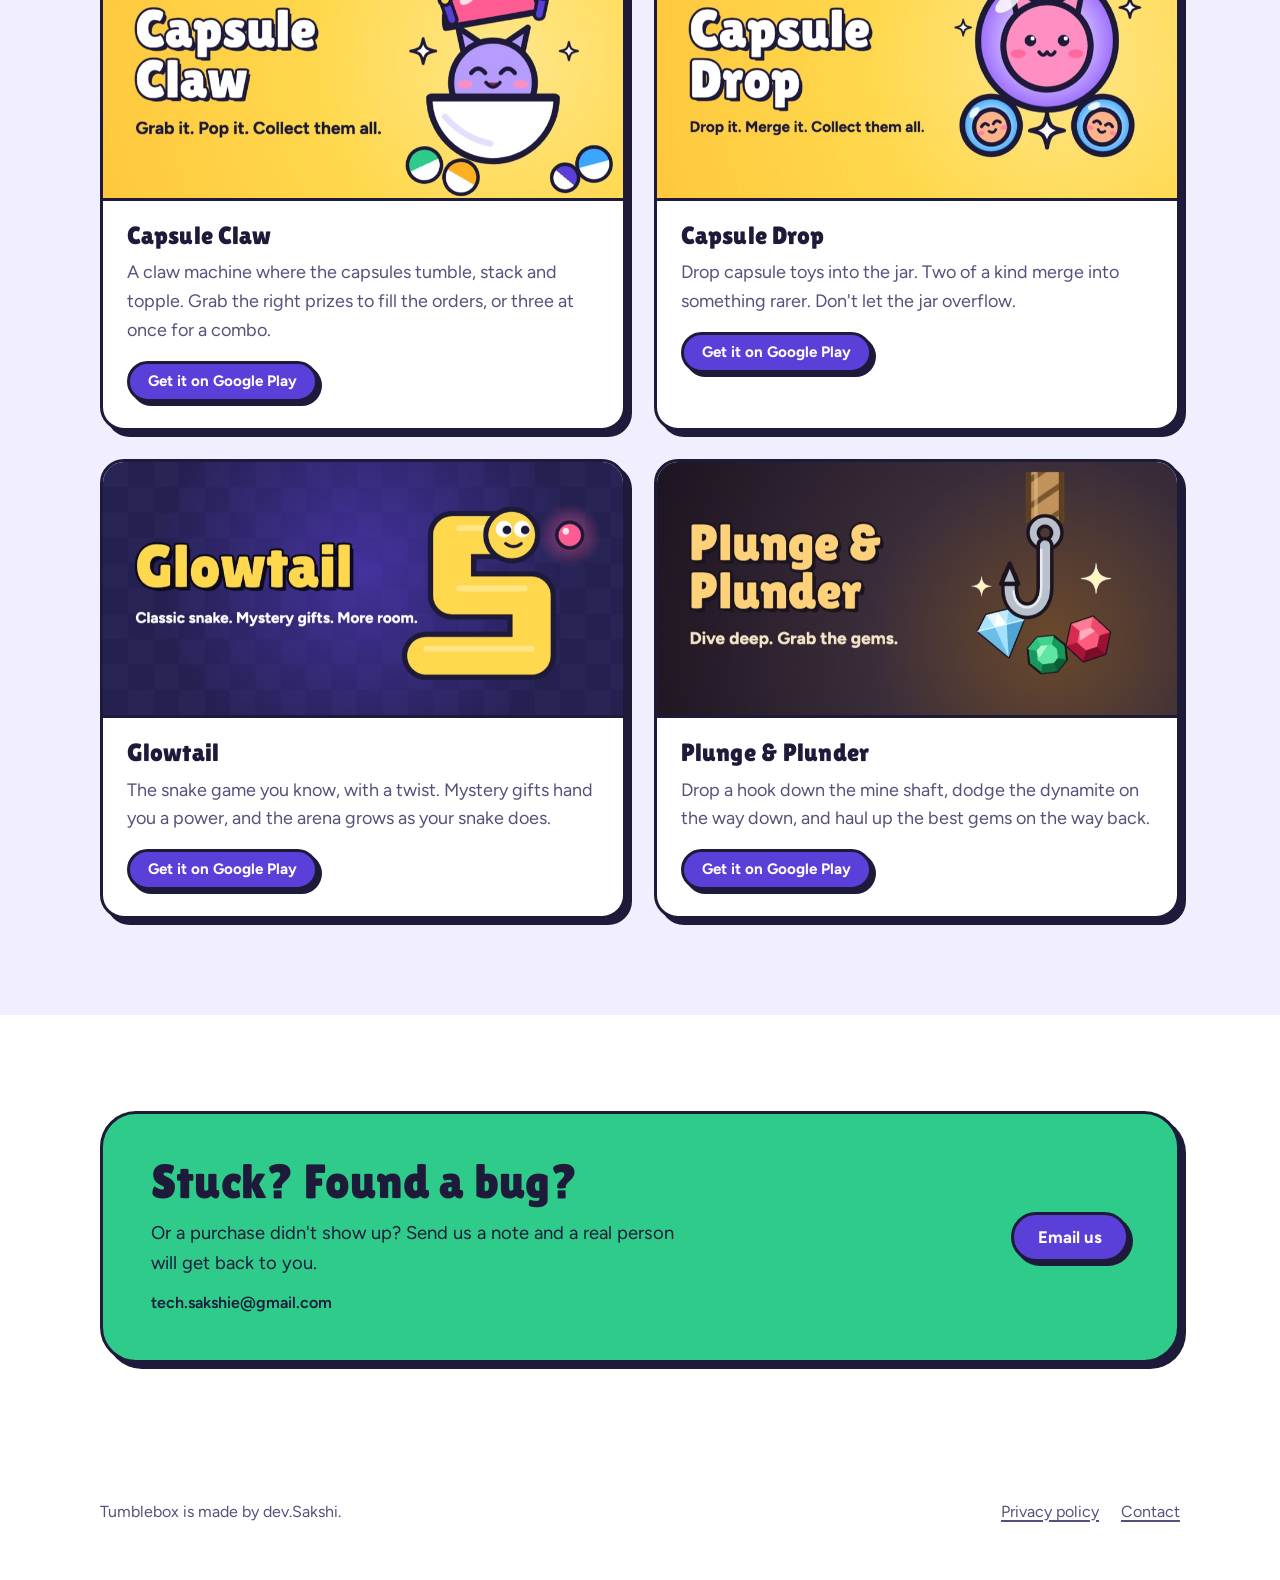
==== commit 0f0d71dd: "Site: all four games are live, each tile links to Google Play Co-Authored-By: Claude Opus 5.5 <norep" ====
--- a/index.html
+++ b/index.html
@@ -28,7 +28,7 @@
       <div class="hero-copy">
         <h1>Tiny games for tiny breaks.</h1>
         <p>Pick one up at the bus stop, put it down at your stop. You're playing in seconds, and no ad ever cuts into a round.</p>
-        <a class="button hero-cta" href="https://play.google.com/store/apps/details?id=com.tumbleboxgames.capsuleclaw">Play Capsule Claw on Google Play</a>
+        <a class="button hero-cta" href="#games">See all four games</a>
       </div>
 
       <figure class="machine" aria-label="A capsule toy machine you can play with">
@@ -77,25 +77,14 @@
     <section class="section games" id="games">
       <div class="wrap">
         <div class="games-head">
-          <h2>One out, two on their way.</h2>
-          <p>Capsule Claw is on Google Play now. Two more are in the workshop: here's a peek.</p>
+          <h2>Four games, all out now.</h2>
+          <p>Every one is free on Google Play. Pick whichever looks like your kind of break.</p>
         </div>
 
         <div class="game-grid">
-          <article class="game-tile" style="--tile-bg: #FFE1EC">
-            <div class="game-art" aria-hidden="true">
-              <svg viewBox="0 0 400 220">
-                <path d="M200 0v58" stroke="#1D1A3A" stroke-width="6"/>
-                <rect x="176" y="54" width="48" height="22" rx="8" fill="#5B3FD9" stroke="#1D1A3A" stroke-width="5"/>
-                <path d="M184 76l-18 34 10 12M216 76l18 34-10 12" fill="none" stroke="#1D1A3A" stroke-width="6" stroke-linecap="round" stroke-linejoin="round"/>
-                <g stroke="#1D1A3A" stroke-width="5">
-                  <circle cx="120" cy="178" r="34" fill="#2FCB8A"/><path d="M86 178h68"/>
-                  <circle cx="190" cy="186" r="30" fill="#FFB020"/><path d="M160 186h60"/>
-                  <circle cx="262" cy="176" r="36" fill="#3BA7FF"/><path d="M226 176h72"/>
-                  <circle cx="226" cy="132" r="28" fill="#FF5C93"/><path d="M198 132h56"/>
-                  <circle cx="320" cy="190" r="26" fill="#5B3FD9"/><path d="M294 190h52"/>
-                </g>
-              </svg>
+          <article class="game-tile">
+            <div class="game-art">
+              <img src="/assets/games/capsule-claw.jpg" width="880" height="429" alt="Capsule Claw: a claw lifting a capsule toy" loading="lazy">
             </div>
             <div class="game-body">
               <h3>Capsule Claw</h3>
@@ -104,50 +93,36 @@
             </div>
           </article>
 
-          <article class="game-tile" style="--tile-bg: #221D4A">
-            <div class="game-art" aria-hidden="true">
-              <svg viewBox="0 0 400 220">
-                <g fill="#2FCB8A" opacity=".22">
-                  <rect x="60" y="40" width="40" height="40"/><rect x="100" y="40" width="40" height="40"/><rect x="140" y="40" width="40" height="40"/>
-                  <rect x="140" y="80" width="40" height="40"/><rect x="140" y="120" width="40" height="40"/><rect x="180" y="120" width="40" height="40"/>
-                </g>
-                <g fill="#FFFFFF" opacity=".18">
-                  <circle cx="60" cy="40" r="3"/><circle cx="100" cy="40" r="3"/><circle cx="140" cy="40" r="3"/><circle cx="180" cy="40" r="3"/><circle cx="220" cy="40" r="3"/><circle cx="260" cy="40" r="3"/><circle cx="300" cy="40" r="3"/><circle cx="340" cy="40" r="3"/>
-                  <circle cx="60" cy="120" r="3"/><circle cx="100" cy="120" r="3"/><circle cx="220" cy="120" r="3"/><circle cx="260" cy="120" r="3"/><circle cx="300" cy="120" r="3"/><circle cx="340" cy="120" r="3"/>
-                  <circle cx="60" cy="200" r="3"/><circle cx="100" cy="200" r="3"/><circle cx="140" cy="200" r="3"/><circle cx="180" cy="200" r="3"/><circle cx="220" cy="200" r="3"/><circle cx="260" cy="200" r="3"/><circle cx="300" cy="200" r="3"/><circle cx="340" cy="200" r="3"/>
-                </g>
-                <path d="M80 60h80v80h40c30 0 40-40 80-40s50 50 90 50" fill="none" stroke="#2FCB8A" stroke-width="18" stroke-linecap="round" stroke-linejoin="round"/>
-                <circle cx="370" cy="150" r="14" fill="#2FCB8A"/>
-                <circle cx="374" cy="146" r="3.5" fill="#1D1A3A"/>
-                <circle cx="300" cy="70" r="9" fill="#FF5C93"/>
-              </svg>
+          <article class="game-tile">
+            <div class="game-art">
+              <img src="/assets/games/capsule-drop.jpg" width="880" height="429" alt="Capsule Drop: capsule toys merging" loading="lazy">
+            </div>
+            <div class="game-body">
+              <h3>Capsule Drop</h3>
+              <p>Drop capsule toys into the jar. Two of a kind merge into something rarer. Don't let the jar overflow.</p>
+              <a class="button game-cta" href="https://play.google.com/store/apps/details?id=com.tumbleboxgames.capsuledrop">Get it on Google Play</a>
+            </div>
+          </article>
+
+          <article class="game-tile">
+            <div class="game-art">
+              <img src="/assets/games/glowtail.jpg" width="880" height="429" alt="Glowtail: a yellow snake chasing a glowing orb" loading="lazy">
             </div>
             <div class="game-body">
               <h3>Glowtail</h3>
-              <p>Swipe and your snake slides until something stops it, painting as it goes. Fill the glowing shape to clear the level.</p>
-              <span class="game-status">Coming soon</span>
+              <p>The snake game you know, with a twist. Mystery gifts hand you a power, and the arena grows as your snake does.</p>
+              <a class="button game-cta" href="https://play.google.com/store/apps/details?id=com.tumbleboxgames.glowtail">Get it on Google Play</a>
             </div>
           </article>
 
-          <article class="game-tile" style="--tile-bg: #D9F5E8">
-            <div class="game-art" aria-hidden="true">
-              <svg viewBox="0 0 400 220">
-                <path d="M110 40v150a20 20 0 0 0 20 20h140a20 20 0 0 0 20-20V40" fill="#FFFFFF" fill-opacity=".6" stroke="#1D1A3A" stroke-width="6" stroke-linejoin="round"/>
-                <g stroke="#1D1A3A" stroke-width="4">
-                  <circle cx="148" cy="186" r="18" fill="#FFB020"/><path d="M130 186h36"/>
-                  <circle cx="188" cy="184" r="20" fill="#FFB020"/><path d="M168 184h40"/>
-                  <circle cx="244" cy="170" r="34" fill="#3BA7FF"/><path d="M210 170h68"/>
-                  <circle cx="160" cy="136" r="26" fill="#FF5C93"/><path d="M134 136h52"/>
-                  <circle cx="200" cy="44" r="22" fill="#5B3FD9"/><path d="M178 44h44"/>
-                </g>
-                <path d="M168 150l10-10M176 162l14-4" stroke="#1D1A3A" stroke-width="4" stroke-linecap="round"/>
-                <path d="M200 74v14" stroke="#1D1A3A" stroke-width="4" stroke-linecap="round" stroke-dasharray="2 8"/>
-              </svg>
+          <article class="game-tile">
+            <div class="game-art">
+              <img src="/assets/games/plunge-plunder.jpg" width="880" height="429" alt="Plunge &amp; Plunder: a hook above three gems" loading="lazy">
             </div>
             <div class="game-body">
-              <h3>A squishy secret</h3>
-              <p>Drop capsule toys into the jar. Two of a kind merge into something rarer. Don't let the jar overflow.</p>
-              <span class="game-status">Coming soon</span>
+              <h3>Plunge &amp; Plunder</h3>
+              <p>Drop a hook down the mine shaft, dodge the dynamite on the way down, and haul up the best gems on the way back.</p>
+              <a class="button game-cta" href="https://play.google.com/store/apps/details?id=com.tumbleboxgames.plungeplunder">Get it on Google Play</a>
             </div>
           </article>
         </div>
--- a/assets/site.css
+++ b/assets/site.css
@@ -249,7 +249,7 @@
 
 .game-grid {
   display: grid;
-  grid-template-columns: repeat(3, minmax(0, 1fr));
+  grid-template-columns: repeat(2, minmax(0, 1fr));
   gap: 28px;
 }
 
@@ -263,7 +263,7 @@
   overflow: hidden;
 }
 .game-art { background: var(--tile-bg); border-bottom: var(--stroke) solid var(--outline); }
-.game-art svg { width: 100%; height: auto; }
+.game-art svg, .game-art img { display: block; width: 100%; height: auto; }
 .game-body { padding: 22px 24px 26px; display: grid; gap: 10px; }
 .game-body p { color: var(--muted); }
 .game-cta {
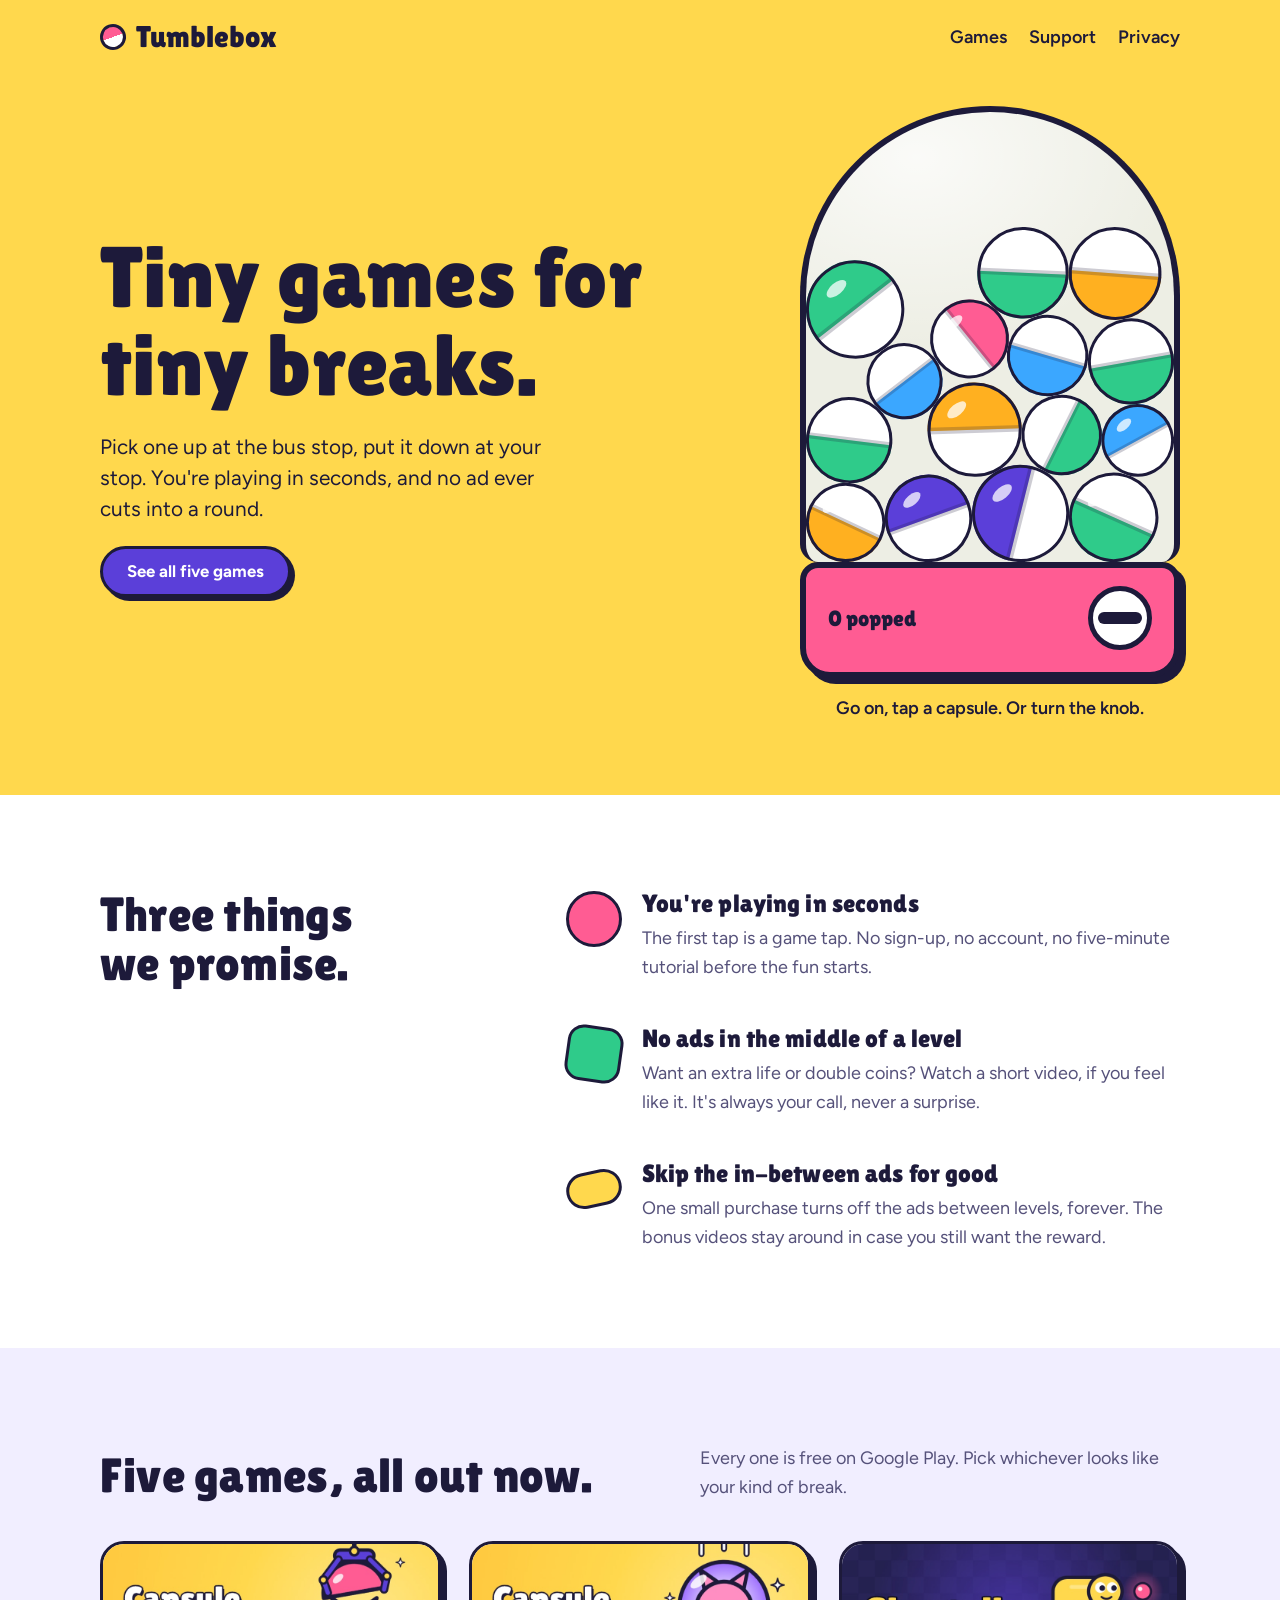
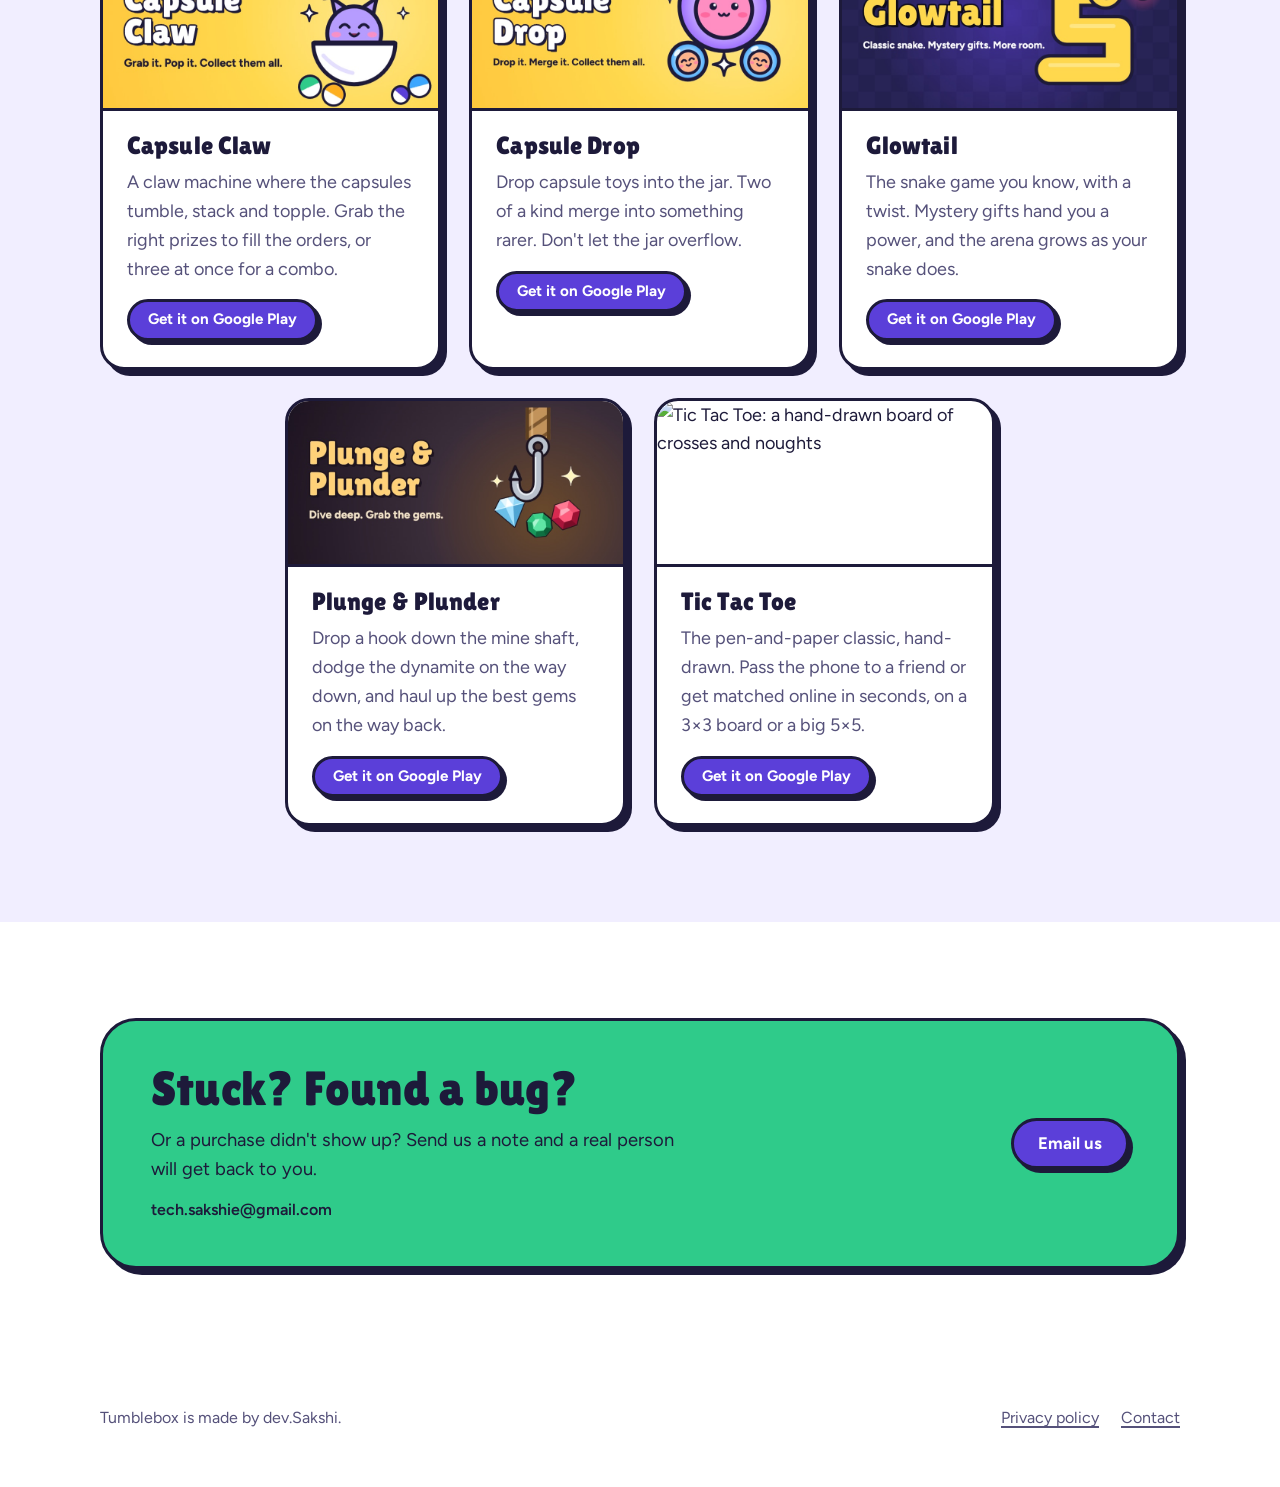
==== commit a1437b36: "Site: add Tic Tac Toe, five games in a three-plus-two grid Co-Authored-By: Claude Opus 5.5 <noreply@" ====
--- a/index.html
+++ b/index.html
@@ -28,7 +28,7 @@
       <div class="hero-copy">
         <h1>Tiny games for tiny breaks.</h1>
         <p>Pick one up at the bus stop, put it down at your stop. You're playing in seconds, and no ad ever cuts into a round.</p>
-        <a class="button hero-cta" href="#games">See all four games</a>
+        <a class="button hero-cta" href="#games">See all five games</a>
       </div>
 
       <figure class="machine" aria-label="A capsule toy machine you can play with">
@@ -77,7 +77,7 @@
     <section class="section games" id="games">
       <div class="wrap">
         <div class="games-head">
-          <h2>Four games, all out now.</h2>
+          <h2>Five games, all out now.</h2>
           <p>Every one is free on Google Play. Pick whichever looks like your kind of break.</p>
         </div>
 
@@ -125,6 +125,17 @@
               <a class="button game-cta" href="https://play.google.com/store/apps/details?id=com.tumbleboxgames.plungeplunder">Get it on Google Play</a>
             </div>
           </article>
+
+          <article class="game-tile">
+            <div class="game-art">
+              <img src="https://play-lh.googleusercontent.com/0Y1WyQ0Sf3QTcISGvIi7cH8Nebo4Wj7S_Zq0_ZxQj4KXVfAvWYk1Z6VPyBOhjAi_lr5dc-ipNCcno1v2KzUYCg=w880" width="880" height="429" alt="Tic Tac Toe: a hand-drawn board of crosses and noughts" loading="lazy">
+            </div>
+            <div class="game-body">
+              <h3>Tic Tac Toe</h3>
+              <p>The pen-and-paper classic, hand-drawn. Pass the phone to a friend or get matched online in seconds, on a 3×3 board or a big 5×5.</p>
+              <a class="button game-cta" href="https://play.google.com/store/apps/details?id=com.tumbleboxgames.tictactoe">Get it on Google Play</a>
+            </div>
+          </article>
         </div>
       </div>
     </section>
--- a/assets/site.css
+++ b/assets/site.css
@@ -249,11 +249,12 @@
 
 .game-grid {
   display: grid;
-  grid-template-columns: repeat(2, minmax(0, 1fr));
+  grid-template-columns: repeat(6, minmax(0, 1fr));
   gap: 28px;
 }
 
 .game-tile {
+  grid-column: span 2;
   display: flex;
   flex-direction: column;
   border: var(--stroke) solid var(--outline);
@@ -262,6 +263,8 @@
   box-shadow: var(--pop);
   overflow: hidden;
 }
+/* Five tiles: three on top, two centred below */
+.game-tile:nth-child(4):nth-last-child(2) { grid-column: 2 / span 2; }
 .game-art { background: var(--tile-bg); border-bottom: var(--stroke) solid var(--outline); }
 .game-art svg, .game-art img { display: block; width: 100%; height: auto; }
 .game-body { padding: 22px 24px 26px; display: grid; gap: 10px; }
@@ -405,6 +408,7 @@
   .machine { justify-self: start; max-width: 340px; }
   .promises-grid > h2 { position: static; }
   .feature-list, .game-grid { grid-template-columns: 1fr; }
+  .game-grid .game-tile:nth-child(n) { grid-column: auto; }
   .support-card { grid-template-columns: 1fr; padding: 32px 26px; }
 }
 
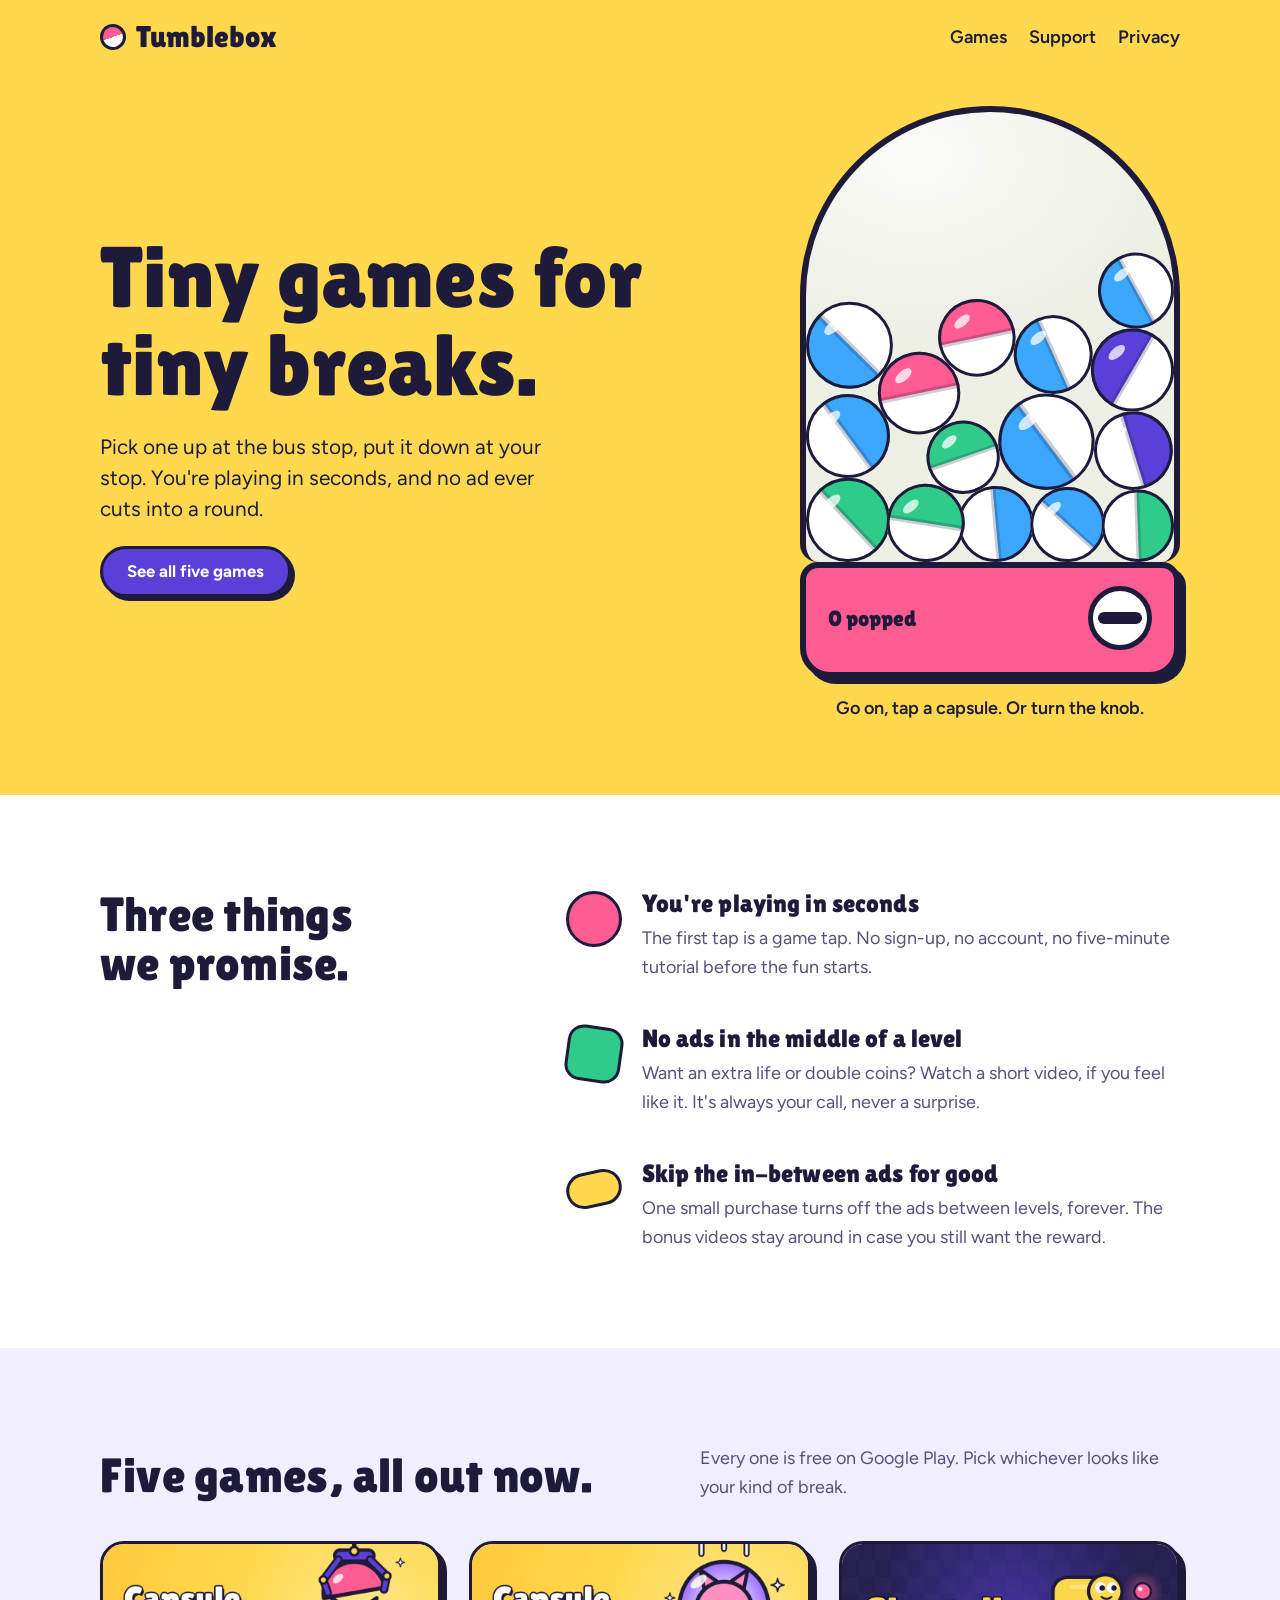
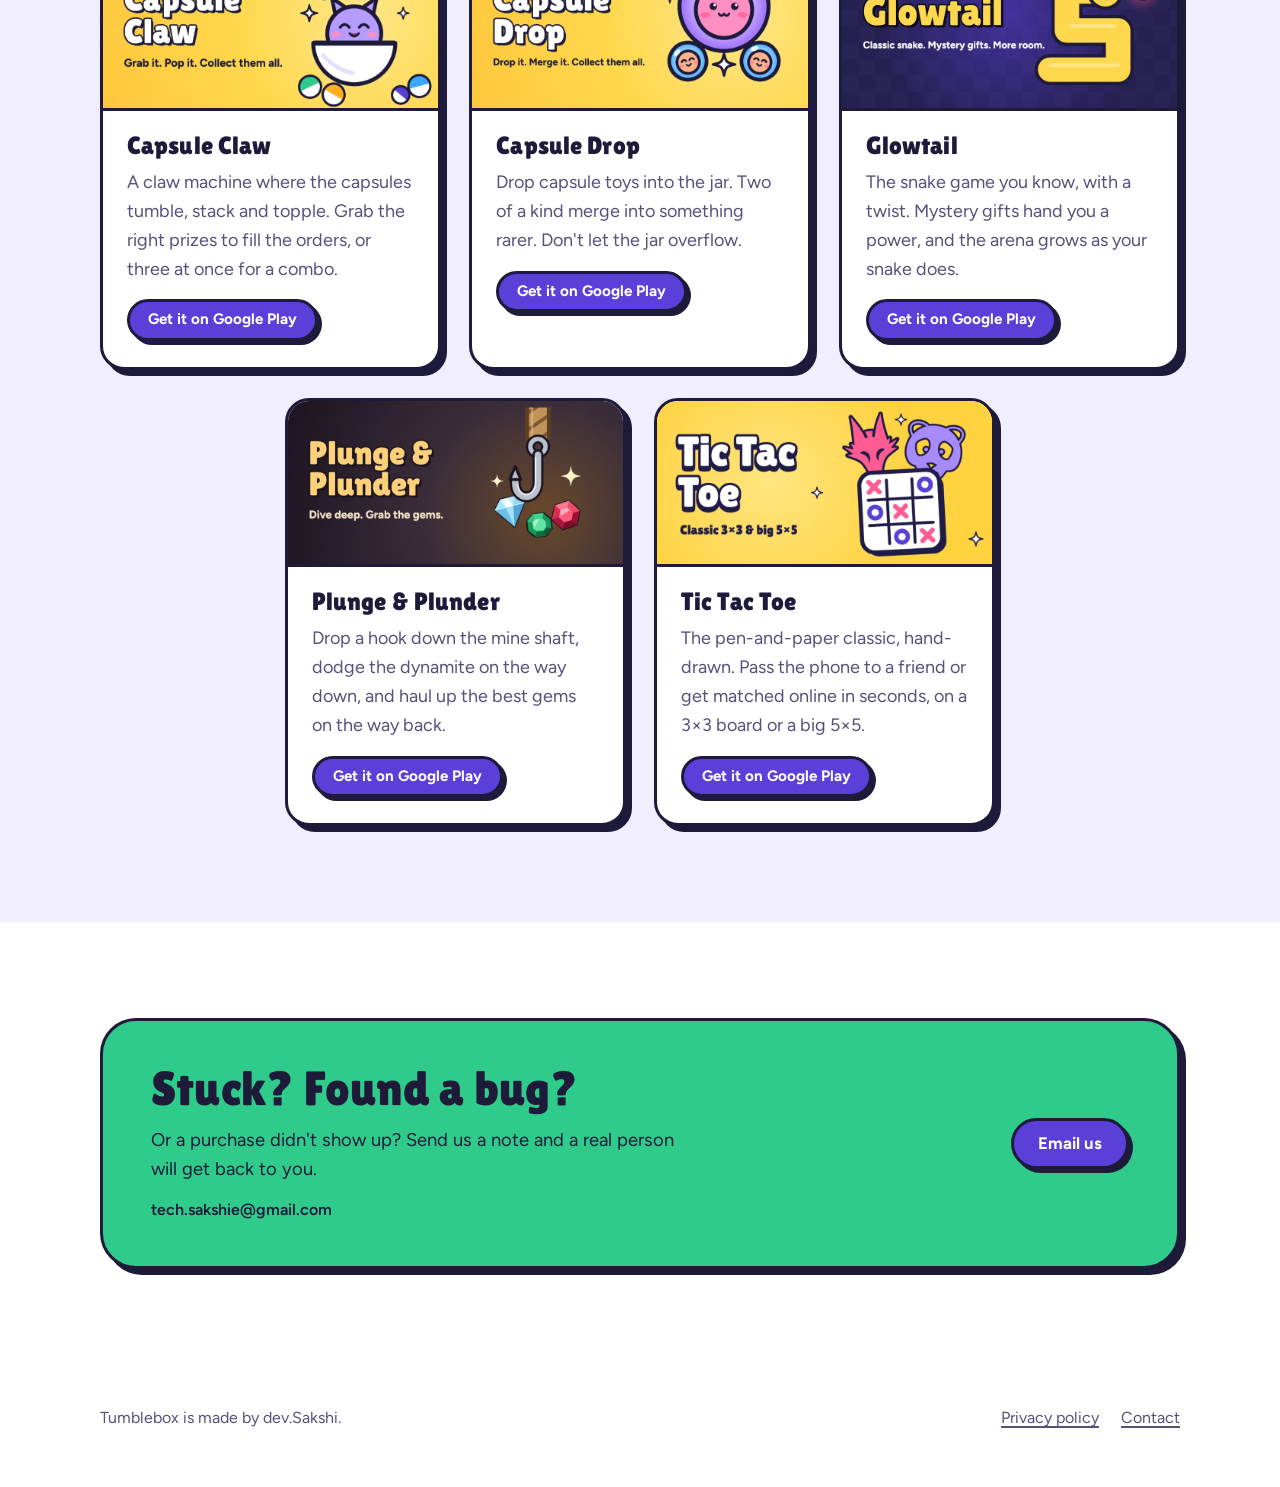
==== commit e8c2768a: "Site: self-host the Tic Tac Toe tile image Co-Authored-By: Claude Opus 5.5 <noreply@anthropic.com>" ====
--- a/index.html
+++ b/index.html
@@ -128,7 +128,7 @@
 
           <article class="game-tile">
             <div class="game-art">
-              <img src="https://play-lh.googleusercontent.com/0Y1WyQ0Sf3QTcISGvIi7cH8Nebo4Wj7S_Zq0_ZxQj4KXVfAvWYk1Z6VPyBOhjAi_lr5dc-ipNCcno1v2KzUYCg=w880" width="880" height="429" alt="Tic Tac Toe: a hand-drawn board of crosses and noughts" loading="lazy">
+              <img src="/assets/games/tic-tac-toe.jpg" width="880" height="429" alt="Tic Tac Toe: a hand-drawn board of crosses and noughts" loading="lazy">
             </div>
             <div class="game-body">
               <h3>Tic Tac Toe</h3>
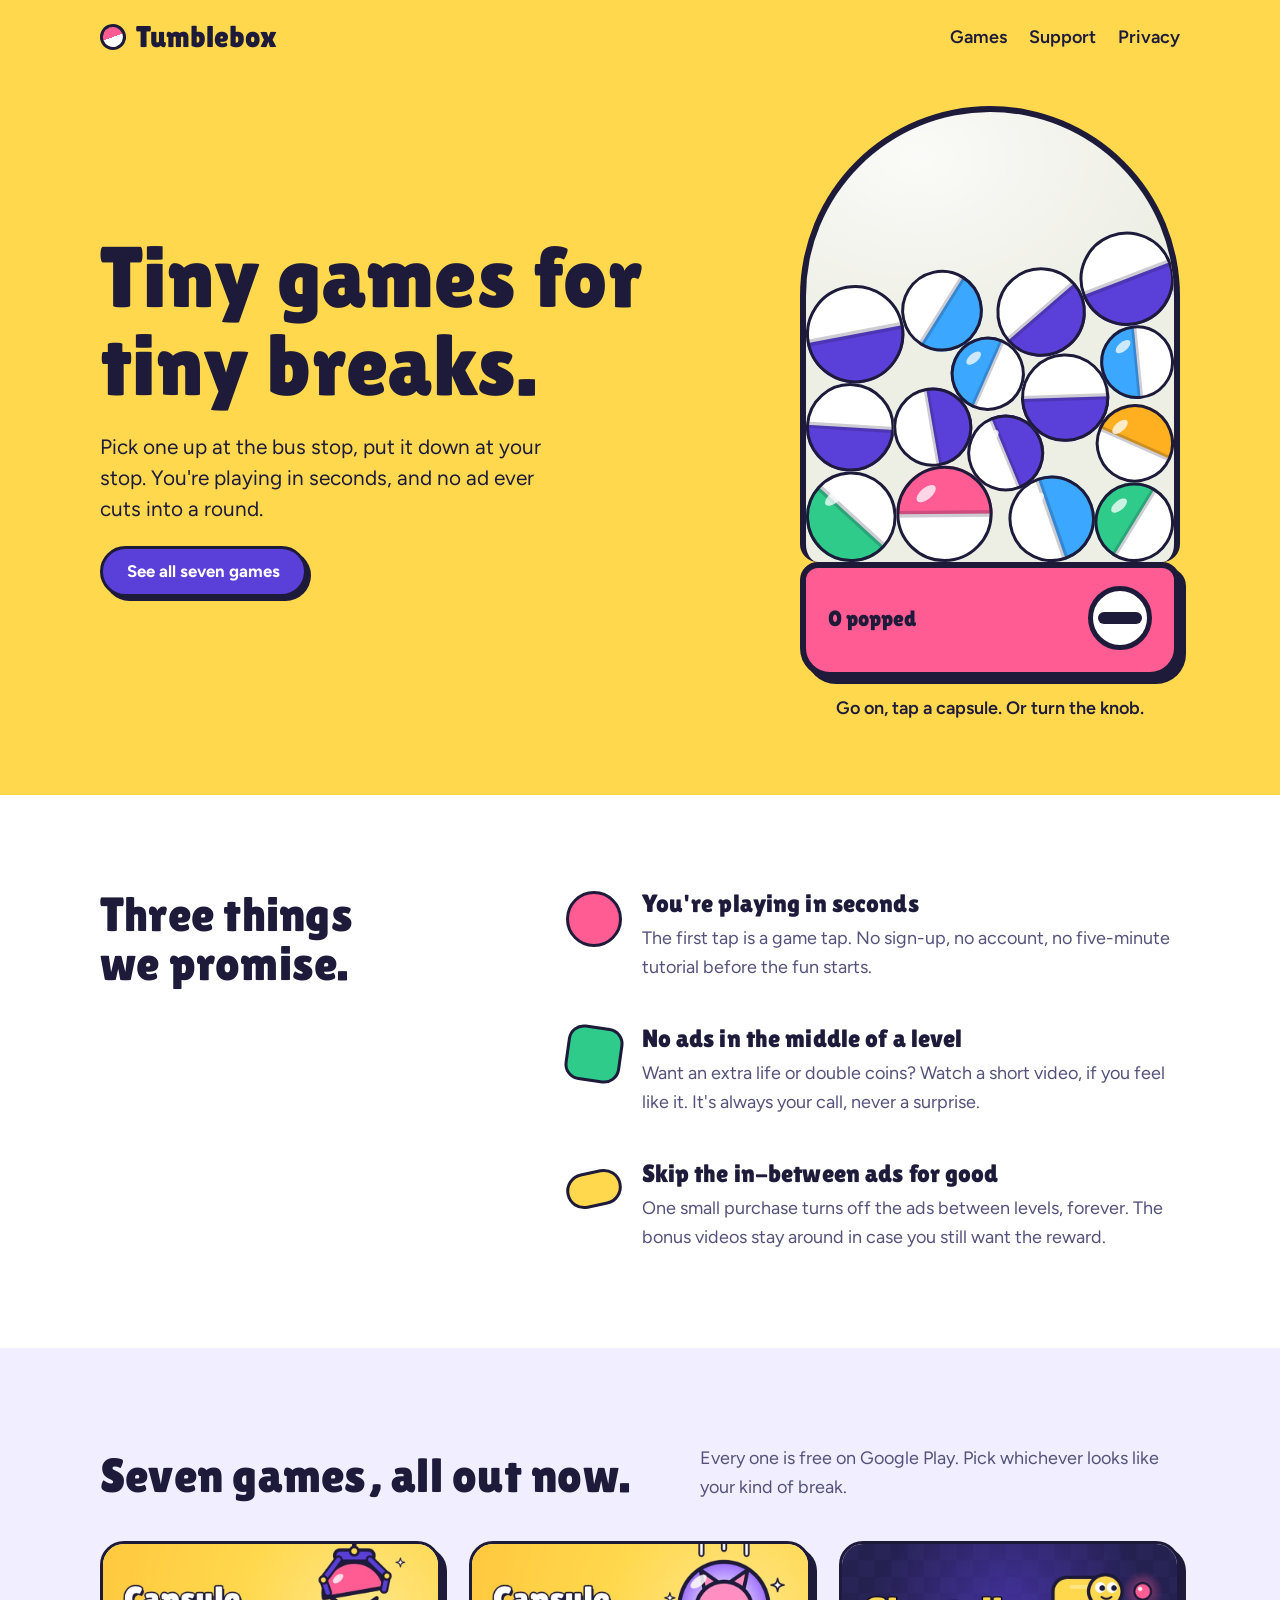
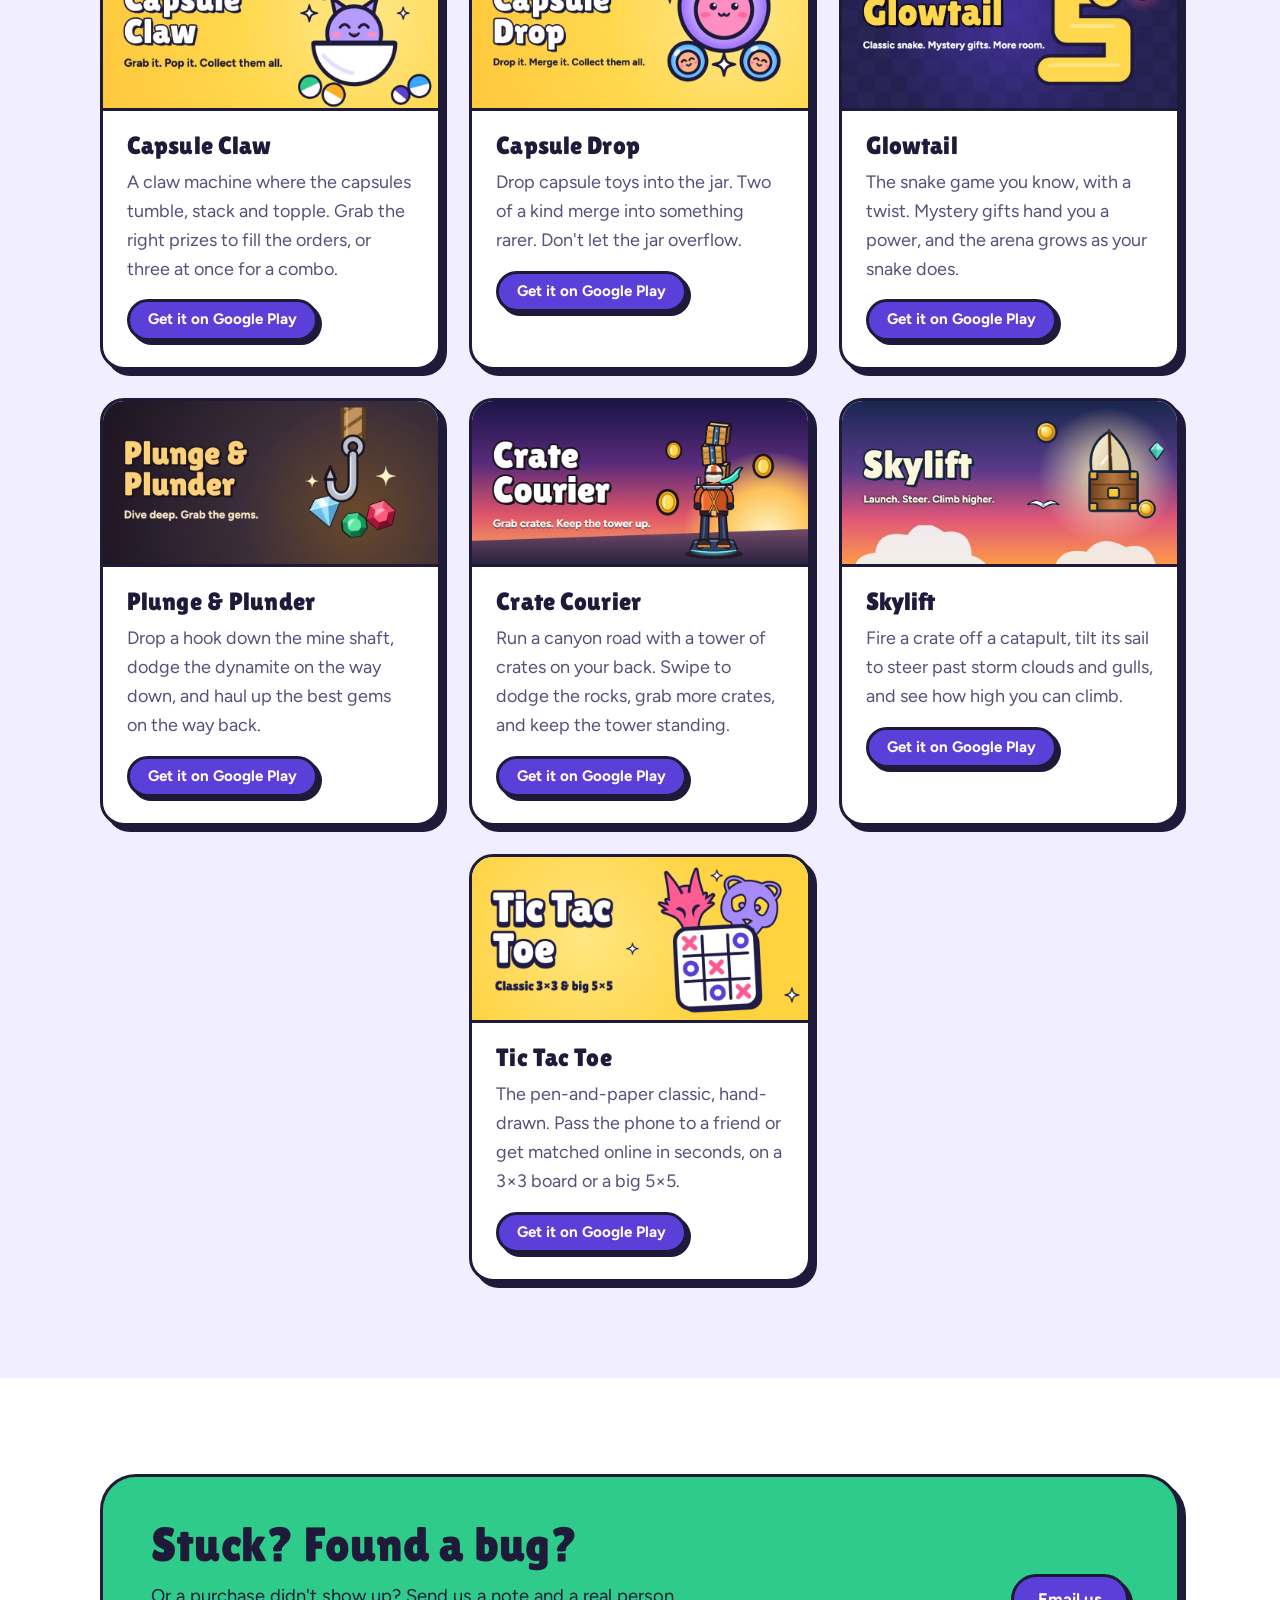
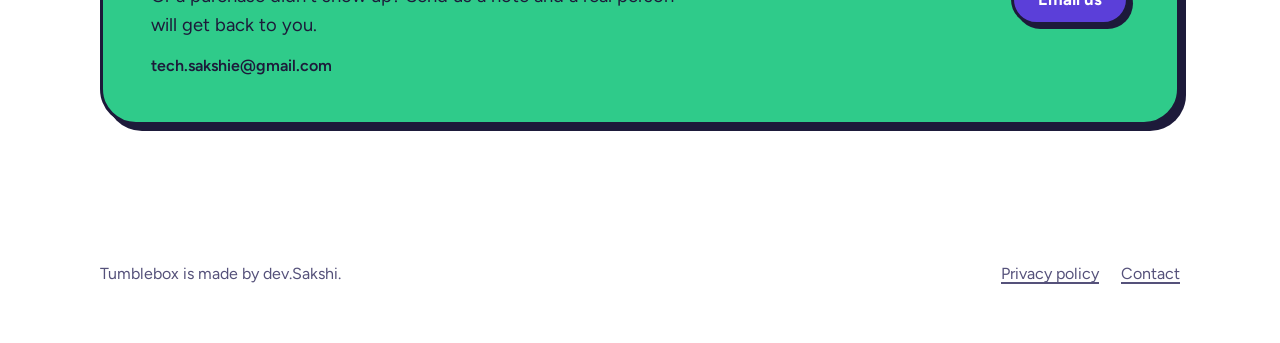
==== commit 5455606f: "Site: Crate Courier and Skylift added, seven games" ====
--- a/index.html
+++ b/index.html
@@ -28,7 +28,7 @@
       <div class="hero-copy">
         <h1>Tiny games for tiny breaks.</h1>
         <p>Pick one up at the bus stop, put it down at your stop. You're playing in seconds, and no ad ever cuts into a round.</p>
-        <a class="button hero-cta" href="#games">See all five games</a>
+        <a class="button hero-cta" href="#games">See all seven games</a>
       </div>
 
       <figure class="machine" aria-label="A capsule toy machine you can play with">
@@ -77,7 +77,7 @@
     <section class="section games" id="games">
       <div class="wrap">
         <div class="games-head">
-          <h2>Five games, all out now.</h2>
+          <h2>Seven games, all out now.</h2>
           <p>Every one is free on Google Play. Pick whichever looks like your kind of break.</p>
         </div>
 
@@ -128,6 +128,28 @@
 
           <article class="game-tile">
             <div class="game-art">
+              <img src="/assets/games/crate-courier.jpg" width="880" height="429" alt="Crate Courier: a courier running with a tower of crates on their back" loading="lazy">
+            </div>
+            <div class="game-body">
+              <h3>Crate Courier</h3>
+              <p>Run a canyon road with a tower of crates on your back. Swipe to dodge the rocks, grab more crates, and keep the tower standing.</p>
+              <a class="button game-cta" href="https://play.google.com/store/apps/details?id=com.tumbleboxgames.cratecourier">Get it on Google Play</a>
+            </div>
+          </article>
+
+          <article class="game-tile">
+            <div class="game-art">
+              <img src="/assets/games/skylift.jpg" width="880" height="429" alt="Skylift: a wooden crate with a sail flying through the evening sky" loading="lazy">
+            </div>
+            <div class="game-body">
+              <h3>Skylift</h3>
+              <p>Fire a crate off a catapult, tilt its sail to steer past storm clouds and gulls, and see how high you can climb.</p>
+              <a class="button game-cta" href="https://play.google.com/store/apps/details?id=com.tumbleboxgames.skylift">Get it on Google Play</a>
+            </div>
+          </article>
+
+          <article class="game-tile">
+            <div class="game-art">
               <img src="/assets/games/tic-tac-toe.jpg" width="880" height="429" alt="Tic Tac Toe: a hand-drawn board of crosses and noughts" loading="lazy">
             </div>
             <div class="game-body">
--- a/assets/site.css
+++ b/assets/site.css
@@ -263,8 +263,9 @@
   box-shadow: var(--pop);
   overflow: hidden;
 }
-/* Five tiles: three on top, two centred below */
+/* A short last row is centred: two tiles (five in all), or one tile (seven in all) */
 .game-tile:nth-child(4):nth-last-child(2) { grid-column: 2 / span 2; }
+.game-tile:last-child:nth-child(3n+1) { grid-column: 3 / span 2; }
 .game-art { background: var(--tile-bg); border-bottom: var(--stroke) solid var(--outline); }
 .game-art svg, .game-art img { display: block; width: 100%; height: auto; }
 .game-body { padding: 22px 24px 26px; display: grid; gap: 10px; }
